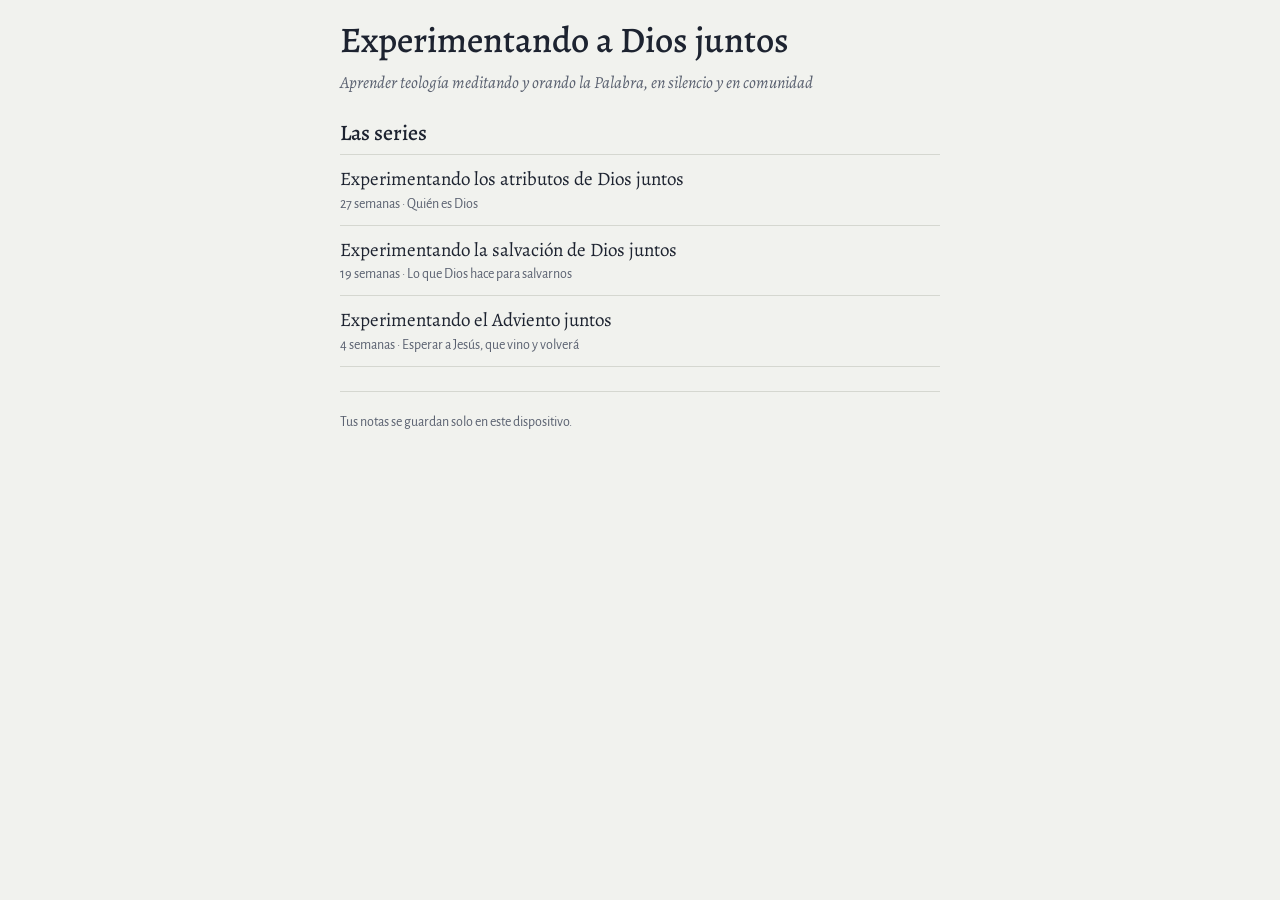
==== index.html @ 19fd91d6 "Publish Experimentando a Dios juntos The library page and three Spanish series: atributos (27 weeks)" ====
<!doctype html>
<html lang="es">
<head>
<meta charset="utf-8">
<meta name="viewport" content="width=device-width, initial-scale=1, viewport-fit=cover">
<title>Experimentando a Dios juntos</title>
<script>
/* Las direcciones de la primera versión (#dia1, #grupo, #semana-…) siguen llevando a la serie de los atributos */
(function () {
  var h = location.hash.slice(1);
  if (!h) return;
  var m = h.match(/^dia(\d)$/);
  var ruta = m ? '#semana-1/dia-' + m[1] : h === 'grupo' ? '#semana-1/grupo' : '#' + h;
  location.replace('es/atributos/' + (location.protocol === 'file:' ? 'index.html' : '') + ruta);
})();
</script>
<link rel="apple-touch-icon" href="recursos/icono-180.png">
<link rel="preconnect" href="https://fonts.googleapis.com">
<link rel="preconnect" href="https://fonts.gstatic.com" crossorigin>
<link rel="stylesheet" href="https://fonts.googleapis.com/css2?family=Alegreya:ital,wght@0,400;0,500;0,700;1,400&family=Alegreya+Sans:wght@400;500;700&display=swap">
<link rel="stylesheet" href="app/estilo.css?v=7">
</head>
<body>
<main id="app">
  <div class="contenido">
    <header class="encabezado">
      <h1>Experimentando a Dios juntos</h1>
      <p class="curso">Aprender teología meditando y orando la Palabra, en silencio y en comunidad</p>
    </header>
    <section>
      <h2>Las series</h2>
      <!-- Cada serie: su dirección, cuántas semanas tiene y su clave de notas (la misma "clave" de su serie.js).
           "pronto" se quita cuando la serie publique su primera semana. -->
      <ol class="lista" id="series">
        <li><a class="fila" href="es/atributos/" data-clave="atributos" data-semanas="27">
          <span class="ref">Experimentando los atributos de Dios juntos<small class="termino">27 semanas · Quién es Dios</small></span>
          <span class="estado"></span></a></li>
        <li><a class="fila" href="es/salvacion/" data-clave="salvacion" data-semanas="19">
          <span class="ref">Experimentando la salvación de Dios juntos<small class="termino">19 semanas · Lo que Dios hace para salvarnos</small></span>
          <span class="estado"></span></a></li>
        <li><a class="fila" href="es/adviento/" data-clave="adviento" data-semanas="4">
          <span class="ref">Experimentando el Adviento juntos<small class="termino">4 semanas · Esperar a Jesús, que vino y volverá</small></span>
          <span class="estado"></span></a></li>
      </ol>
    </section>
    <footer class="pie">
      <p>Tus notas se guardan solo en este dispositivo.</p>
    </footer>
  </div>
</main>
<script>
/* Junto a cada serie, cuántas semanas terminaste (se guardan en este dispositivo, con la clave de cada serie) */
document.querySelectorAll('#series .fila').forEach(function (a) {
  if (a.hasAttribute('data-pronto')) return;
  var clave = a.getAttribute('data-clave'), total = +a.getAttribute('data-semanas'), hechas = 0;
  try {
    for (var n = 1; n <= total; n++) {
      var dias = 0;
      for (var d = 1; d <= 5; d++) if (localStorage.getItem(clave + ':s' + n + ':d' + d + ':hecho') === 'true') dias++;
      if (dias === 5) hechas++;
    }
  } catch (e) {}
  if (hechas) a.querySelector('.estado').textContent = hechas + ' de ' + total;
});
if (location.protocol === 'file:') document.querySelectorAll('#series .fila').forEach(function (a) { a.href += 'index.html'; });
</script>
</body>
</html>
---- app/estilo.css ----
/* Experimentando a Dios juntos: el mismo diseño para todas las series e idiomas */
/* Una sola columna, como un devocionario: la Escritura en tinta, las instrucciones en rojo (rúbricas). Colores tomados del Pentecostés de El Greco. */
:root {
  --fondo: #f1f2ee;
  --superficie: #fafaf7;
  --tinta: #1d2330;
  --tenue: #5a6170;
  --linea: #d5d7d0;
  --rubrica: #96202f;
  --lapis: #234a7d;
  --sobre-lapis: #ffffff;
  --oro: #b98a1f;
  --t-cruz: #1d2330; --t-una-vez: #1b7f66; --t-cada-dia: #5e55c0; --t-para-siempre: #b98a1f;
  --m0: #ffd84d; --m0l: #c99700;
  --m1: #a9e27a; --m1l: #4e9a2a;
  --m2: #9dd0f7; --m2l: #2b7cc4;
  --m3: #f8afc9; --m3l: #cf3f78;
  --opacidad-resaltado: .7;
  --escala: 1;
  --serif: "Alegreya", Georgia, "Times New Roman", serif;
  --sans: "Alegreya Sans", system-ui, -apple-system, "Segoe UI", sans-serif;
  color-scheme: light;
}
@media (prefers-color-scheme: dark) {
  :root {
    --fondo: #11161e;
    --superficie: #1a202b;
    --tinta: #e8e6de;
    --tenue: #a0a6b2;
    --linea: #2e3643;
    --rubrica: #ee9aa4;
    --lapis: #9dbbe6;
    --sobre-lapis: #10213a;
    --oro: #d9b35a;
    --t-cruz: #e8e6de; --t-una-vez: #5cc3a3; --t-cada-dia: #a29bf0; --t-para-siempre: #d9b35a;
    --m0: #d9b02a; --m0l: #f0cc4e;
    --m1: #6fb044; --m1l: #9fdb72;
    --m2: #4b93cf; --m2l: #8cc6f2;
    --m3: #c9638c; --m3l: #f09cbd;
    --opacidad-resaltado: .4;
    color-scheme: dark;
  }
}
* { box-sizing: border-box; }
html { font-size: calc(100% * var(--escala)); -webkit-text-size-adjust: 100%; }
body { margin: 0; background: var(--fondo); color: var(--tinta); font-family: var(--sans); font-size: 1.0625rem; line-height: 1.5; }
#app { max-width: 40rem; margin: 0 auto; min-height: 100vh; overflow-x: clip; }
[hidden] { display: none !important; }
.atributo { color: var(--rubrica); font-size: .8125rem; font-weight: 700; letter-spacing: .08em; text-transform: uppercase; }
.contenido {
  padding-block: 1.25rem 2.5rem;
  padding-left: max(20px, env(safe-area-inset-left, 0px));
  padding-right: max(20px, env(safe-area-inset-right, 0px));
  display: flex; flex-direction: column; gap: 1.5rem;
}
h1, h2, p { margin: 0; }
h1 { font-family: var(--serif); font-weight: 500; font-size: 2.25rem; line-height: 1.12; text-wrap: balance; }
h2 { font-family: var(--serif); font-weight: 500; font-size: 1.375rem; line-height: 1.2; }
button, summary { font: inherit; color: inherit; }
button { cursor: pointer; background: none; border: 0; padding: 0; }
:focus-visible { outline: 2px solid var(--lapis); outline-offset: 2px; }
.tenue { color: var(--tenue); }
.pequeno { font-size: .9375rem; }
.rubrica { color: var(--rubrica); }

.portada { margin: 0; aspect-ratio: 3 / 2; max-height: 46vh; width: 100%; overflow: hidden; background: #3a3f46; }
.portada img { display: block; width: 100%; height: 100%; object-fit: cover; object-position: 50% 0; }
.curso { font-family: var(--serif); font-style: italic; color: var(--tenue); }
.camino { display: grid; grid-template-columns: repeat(27, 1fr); gap: 2px; margin-top: .375rem; }
.camino span { height: 4px; background: var(--linea); }
.camino span.actual { background: var(--rubrica); }
.camino span.hecha { background: var(--oro); }
/* Series con tramos: cada tramo lleva el color de La línea de tiempo del evangelio */
.tramo-cruz { --tc: var(--t-cruz); } .tramo-una-vez { --tc: var(--t-una-vez); }
.tramo-cada-dia { --tc: var(--t-cada-dia); } .tramo-para-siempre { --tc: var(--t-para-siempre); }
.camino span[class*="tramo-"] { background: color-mix(in srgb, var(--tc) 45%, var(--linea)); }
.camino span.hecha[class*="tramo-"] { background: var(--tc); }
.camino span.actual[class*="tramo-"] { background: var(--rubrica); }
.tramo { border-left: 3px solid var(--tc); padding: .125rem 0 .125rem .75rem; margin-top: 1.5rem; }
.tramo h3 { margin: 0; font-family: var(--serif); font-weight: 500; font-size: 1.1875rem; line-height: 1.2; }
.tramo p { color: var(--tenue); font-size: .9375rem; }
.fila .termino { display: block; font-family: var(--sans); font-size: .875rem; color: var(--tenue); }
.encabezado .termino { color: var(--tenue); font-size: 1rem; margin-top: .375rem; }
a.coleccion, a.fila { color: inherit; text-decoration: none; }
a.coleccion { color: var(--rubrica); }
a.coleccion:hover { text-decoration: underline; }
.encabezado { display: flex; flex-direction: column; gap: .625rem; }
.definicion { font-family: var(--serif); font-size: 1.1875rem; line-height: 1.5; max-width: 65ch; }
.definicion p + p { margin-top: .75em; }

.lista { list-style: none; margin: .5rem 0 0; padding: 0; border-top: 1px solid var(--linea); }
.lista li { border-bottom: 1px solid var(--linea); }
.fila { width: 100%; min-height: 3.5rem; padding: .625rem 0; display: flex; align-items: center; gap: .875rem; text-align: left; }
.fila .dia { flex: 0 0 3rem; color: var(--tenue); font-size: .9375rem; }
.fila .ref { flex: 1; min-width: 0; font-family: var(--serif); font-size: 1.1875rem; }
.fila .estado { flex: none; color: var(--tenue); font-size: .9375rem; display: flex; align-items: center; }
.fila.siguiente .ref { font-weight: 700; }
.fila.siguiente .estado { color: var(--lapis); font-weight: 700; }
.fila.hecho .estado { color: var(--oro); }
.fila svg { width: 1.25rem; height: 1.25rem; }

.barra { display: flex; align-items: center; justify-content: space-between; gap: .75rem; min-height: 2.75rem; }
.barra .titulo { flex: 1; min-width: 0; color: var(--tenue); font-size: .9375rem; }
.icono { min-width: 2.75rem; min-height: 2.75rem; display: inline-flex; align-items: center; justify-content: center; }
.icono svg { width: 1.375rem; height: 1.375rem; }
.icono.volver { margin-left: -.75rem; }
.icono.aa { margin-right: -.5rem; font-family: var(--serif); font-size: 1.25rem; }

.hilos { display: grid; grid-template-columns: repeat(3, 1fr); gap: 4px; margin-top: -1rem; }
.hilos span { height: 3px; background: var(--linea); }
.hilos span.lleno { background: var(--rubrica); }
/* La referencia a la izquierda y las traducciones a la derecha; en el teléfono la referencia baja a dos líneas */
.cabeza-lectura { display: grid; grid-template-columns: minmax(0, 1fr) auto; align-items: end; column-gap: .75rem; }
.cabeza-lectura h1 { font-size: clamp(1.75rem, 7.5vw, 2.25rem); overflow-wrap: break-word; }
.traducciones { display: inline-flex; border: 1px solid var(--linea); margin-bottom: .125rem; }
.traducciones button { min-width: 2.75rem; min-height: 2.75rem; font-size: .9375rem; color: var(--tenue); }
.traducciones button + button { border-left: 1px solid var(--linea); }
.traducciones button[aria-pressed="true"] { background: var(--lapis); color: var(--sobre-lapis); font-weight: 700; }

.marcador { display: flex; flex-direction: column; gap: .5rem; margin-top: -.5rem; }
.marcador.activo { position: sticky; top: 0; z-index: 3; background: var(--fondo); padding-block: .5rem; border-bottom: 1px solid var(--linea); }
.abrir-marcador { align-self: flex-start; min-height: 2.75rem; padding: 0 .875rem; display: inline-flex; align-items: center; gap: .5rem; border: 1px solid var(--linea); color: var(--lapis); font-weight: 500; }
.abrir-marcador svg { width: 1.125rem; height: 1.125rem; }
.panel { display: flex; flex-direction: column; gap: .375rem; }
.herramientas { display: grid; grid-template-columns: repeat(3, minmax(0, 1fr)); gap: 1px; background: var(--linea); border: 1px solid var(--linea); }
.herramientas button { min-height: 3rem; padding: .25rem 0; background: var(--fondo); display: flex; flex-direction: column; align-items: center; justify-content: center; gap: .125rem; color: var(--tenue); font-size: .8125rem; line-height: 1.1; }
.herramientas button[aria-pressed="true"] { background: var(--lapis); color: var(--sobre-lapis); font-weight: 700; }
.herramientas svg { width: 1.25rem; height: 1.25rem; }
.opciones { display: flex; align-items: center; gap: .5rem; }
.colores { display: inline-flex; gap: .125rem; margin-right: auto; }
.colores.apagado { visibility: hidden; }
.colores button { width: 2.75rem; height: 2.75rem; display: inline-flex; align-items: center; justify-content: center; }
.colores span { width: 1.625rem; height: 1.625rem; border-radius: 50%; background: var(--c); border: 1px solid var(--l); }
.colores button[aria-pressed="true"] span { outline: 2px solid var(--tinta); outline-offset: 2px; }
.opciones .icono:disabled { opacity: .35; cursor: default; }
.opciones .listo { min-height: 2.75rem; padding: 0 .875rem; border: 1px solid var(--linea); font-weight: 700; color: var(--lapis); }
.marcador .pista { color: var(--tenue); font-size: .875rem; line-height: 1.25; }

.escritura { position: relative; isolation: isolate; font-family: var(--serif); font-size: 1.3125rem; line-height: 1.5; max-width: 34em; }
.escritura p { position: relative; z-index: 1; padding-left: 2em; text-indent: -2em; }
/* Con una herramienta activa, el dedo sobre una palabra marca; fuera de las palabras la página se desplaza (touch-action no se aplica a elementos en línea, por eso inline-block) */
.escritura .pal { display: inline-block; text-indent: 0; line-height: normal; }
.escritura .junto { white-space: nowrap; }
.escritura.marcando { touch-action: pan-y; user-select: none; -webkit-user-select: none; -webkit-touch-callout: none; }
.escritura.marcando .pal { touch-action: none; cursor: crosshair; }
.capa-marcas { position: absolute; inset: 0; width: 100%; height: 100%; z-index: 0; overflow: visible; pointer-events: none; }
.capa-marcas .r { fill: var(--c); fill-opacity: var(--opacidad-resaltado); }
.capa-marcas .l { fill: none; stroke: var(--l); stroke-width: .1em; stroke-linecap: round; stroke-linejoin: round; }
.capa-marcas.sobre { z-index: 2; }
.capa-marcas .pie-linea { fill: none; stroke: var(--lapis); stroke-width: .06em; stroke-dasharray: .1em .14em; stroke-linecap: round; }
.llamada { font-family: var(--sans); font-size: .58em; font-weight: 700; color: var(--lapis); line-height: 0; margin-left: .06em; }
.notas-pie { list-style: none; margin: -.5rem 0 0; padding: 0; display: flex; flex-direction: column; gap: .875rem; }
.notas-pie:empty { display: none; }
.notas-pie li { display: grid; grid-template-columns: 1.25rem minmax(0, 1fr); gap: .5rem; }
.notas-pie .num { color: var(--lapis); font-weight: 700; font-size: .9375rem; line-height: 1.6; text-align: right; }
.notas-pie li > div { display: flex; flex-direction: column; gap: .25rem; min-width: 0; }
.notas-pie .frase { color: var(--tenue); font-family: var(--serif); font-style: italic; font-size: 1rem; line-height: 1.35; }
.notas-pie textarea { min-height: 2.75rem; resize: none; overflow: hidden; font-size: 1.0625rem; padding: .5rem .625rem; }
.notas-pie .texto { font-family: var(--serif); font-size: 1.0625rem; line-height: 1.4; white-space: pre-wrap; }
.c0 { --c: var(--m0); --l: var(--m0l); }
.c1 { --c: var(--m1); --l: var(--m1l); }
.c2 { --c: var(--m2); --l: var(--m2l); }
.c3 { --c: var(--m3); --l: var(--m3l); }
.escritura p.sangria { padding-left: 3em; }
.escritura p.sangria2 { padding-left: 5em; }
.escritura p.prosa { padding-left: 0; text-indent: 0; line-height: 1.55; }
.v { font-family: var(--sans); font-size: .65em; font-weight: 700; color: var(--rubrica); vertical-align: .45em; line-height: 0; margin-right: .2em; }
.prosa .v { margin-left: .1em; }

.guia { font-family: var(--serif); font-size: 1.1875rem; line-height: 1.45; color: var(--rubrica); border-top: 1px solid var(--linea); padding-top: 1.25rem; }
.silencio { background: var(--superficie); border: 1px solid var(--linea); padding: 1rem; display: flex; flex-direction: column; gap: .75rem; }
.silencio .fila-reloj { display: flex; align-items: center; justify-content: space-between; gap: .75rem; flex-wrap: wrap; }
.minutos { display: inline-flex; gap: .375rem; }
.minutos button { min-width: 3.5rem; min-height: 2.75rem; border: 1px solid var(--linea); font-size: .9375rem; color: var(--tenue); }
.minutos button[aria-pressed="true"] { border-color: var(--lapis); color: var(--lapis); font-weight: 700; }
.reloj { font-family: var(--serif); font-size: 3rem; line-height: 1; font-variant-numeric: tabular-nums; }
.progreso { height: 3px; background: var(--linea); }
.progreso span { display: block; height: 100%; width: 0; background: var(--rubrica); }

.boton { min-height: 3rem; padding: .625rem 1.25rem; font-weight: 700; display: inline-flex; align-items: center; justify-content: center; text-align: center; }
.boton.principal { background: var(--lapis); color: var(--sobre-lapis); }
.boton.secundario { border: 1px solid var(--linea); }
.navegacion {
  position: sticky; bottom: 0; z-index: 2;
  display: grid; grid-template-columns: auto 1fr; gap: .5rem;
  margin: 0 calc(-1 * max(20px, env(safe-area-inset-left, 0px))) -2.5rem;
  padding: .75rem max(20px, env(safe-area-inset-right, 0px)) calc(.75rem + env(safe-area-inset-bottom, 0px));
  background: var(--fondo); border-top: 1px solid var(--linea);
}
.navegacion.sola { grid-template-columns: 1fr; }

details > summary { cursor: pointer; min-height: 2.75rem; display: flex; align-items: center; gap: .5rem; color: var(--lapis); font-weight: 500; list-style: none; }
details > summary::-webkit-details-marker { display: none; }
details > summary::before { content: "+"; width: 1em; font-weight: 700; }
details[open] > summary::before { content: "–"; }
label { display: block; color: var(--tenue); font-size: .9375rem; margin-bottom: .25rem; }
textarea { width: 100%; min-height: 6rem; padding: .625rem .75rem; resize: vertical; background: var(--superficie); color: var(--tinta); border: 1px solid var(--linea); border-radius: 0; font-family: var(--serif); font-size: 1.125rem; line-height: 1.4; }
.nota-privada { color: var(--tenue); font-size: .875rem; margin-top: .375rem; }

.preguntas { list-style: none; margin: 0; padding: 0; display: flex; flex-direction: column; gap: 1.75rem; counter-reset: p; }
.preguntas li { counter-increment: p; display: grid; grid-template-columns: 1.75rem minmax(0, 1fr); gap: .25rem .25rem; }
.preguntas li::before { content: counter(p); font-family: var(--serif); font-size: 1.1875rem; color: var(--rubrica); line-height: 1.3; }
.preguntas .tema { color: var(--rubrica); font-size: .9375rem; font-weight: 500; grid-column: 2; }
.preguntas .pregunta { font-family: var(--serif); font-size: 1.1875rem; line-height: 1.3; grid-column: 2; grid-row: 1; }
.preguntas .campo { grid-column: 2; margin-top: .5rem; }
.preguntas textarea { min-height: 4.5rem; }
.pasaje { border-bottom: 1px solid var(--linea); }
.pasaje:first-of-type { border-top: 1px solid var(--linea); }
.pasaje summary .cuantas { margin-left: auto; color: var(--tenue); font-size: .875rem; font-weight: 400; }
.pasaje .version { display: flex; flex-direction: column; gap: .25rem; padding-bottom: 1.25rem; }
.pasaje .version .traducciones { align-self: flex-start; margin-bottom: .5rem; }
.traducciones button { position: relative; }
.traducciones button.con-marcas::after { content: ""; position: absolute; top: .3rem; right: .3rem; width: .375rem; height: .375rem; border-radius: 50%; background: var(--rubrica); }
.traducciones button[aria-pressed="true"].con-marcas::after { background: currentColor; }
.pasaje .notas-pie { margin: .75rem 0 0; }
.pasaje .escritura { font-size: 1.1875rem; }
.pasaje .notas-pasaje { border-top: 1px solid var(--linea); padding-top: 1rem; }
.pasaje .notas-pasaje h3 { margin: 0 0 .5rem; font-family: var(--serif); font-weight: 500; font-size: 1.1875rem; }

.lectura-guia { display: flex; flex-direction: column; gap: .25rem; }
.lectura-guia .duracion { color: var(--rubrica); font-size: .9375rem; }
.lectura-guia p:last-child { font-family: var(--serif); font-size: 1.1875rem; line-height: 1.45; margin-top: .25rem; }
.mis-notas { display: flex; flex-direction: column; gap: 1rem; padding-bottom: 1rem; }
.mis-notas p { white-space: pre-wrap; font-family: var(--serif); font-size: 1.125rem; }

.pie { display: flex; flex-direction: column; gap: .75rem; border-top: 1px solid var(--linea); padding-top: 1.25rem; color: var(--tenue); font-size: .875rem; }
.enlace { align-self: flex-start; min-height: 2.75rem; color: var(--tenue); text-align: left; text-decoration: underline; text-underline-offset: 2px; }
.enlace.en-linea { min-height: 0; display: inline; font-size: inherit; }
.aviso { display: flex; flex-direction: column; gap: .5rem; padding: 1rem; border: 1px solid var(--linea); border-left: 3px solid var(--rubrica); font-size: .9375rem; line-height: 1.4; }
.aviso h3 { margin: 0; font-family: var(--serif); font-weight: 500; font-size: 1.1875rem; }
.aviso .listo { align-self: flex-start; min-height: 2.75rem; padding: 0 .875rem; border: 1px solid var(--linea); font-weight: 700; color: var(--lapis); }

@media (prefers-reduced-motion: no-preference) {
  #vista { animation: aparecer .25s ease-out; }
  @keyframes aparecer { from { opacity: .4; } to { opacity: 1; } }
}

.sr { position: absolute; width: 1px; height: 1px; overflow: hidden; clip: rect(0 0 0 0); white-space: nowrap; }
.sr-label { position: absolute; width: 1px; height: 1px; overflow: hidden; clip: rect(0 0 0 0); white-space: nowrap; }

/* Página de la serie */
.continuar { flex-direction: column; align-items: flex-start; gap: .125rem; text-align: left; padding: .875rem 1.25rem; font-size: 1.125rem; }
.continuar span { font-weight: 400; font-size: .9375rem; }
.aviso-breve { border-left: 3px solid var(--rubrica); padding: .625rem .875rem; background: var(--superficie); }
.como-funciona { display: flex; flex-direction: column; gap: .5rem; }
.como-funciona .enlace { color: var(--lapis); }
.pasos { margin: .25rem 0 0; padding-left: 1.5rem; display: flex; flex-direction: column; gap: .5rem; font-family: var(--serif); font-size: 1.125rem; line-height: 1.4; }
.pasos li::marker { color: var(--rubrica); font-family: var(--sans); font-weight: 700; }
.semanas .fila .dia { flex-basis: 1.75rem; text-align: right; font-variant-numeric: tabular-nums; }
.fila.pronto { cursor: default; }
.fila.pronto .ref, .fila.pronto .dia { color: var(--tenue); opacity: .75; }
.fila.pronto .estado { font-size: .8125rem; }
.notas-serie { display: flex; flex-direction: column; gap: .75rem; border-top: 1px solid var(--linea); padding-top: 1.25rem; scroll-margin-top: 1rem; }
.notas-serie .enlaces { display: flex; flex-direction: column; }
.ayuda-inicio > :not(summary) { margin-left: 1.5rem; }
.ayuda-inicio p, .ayuda-inicio h4 { font-size: .9375rem; line-height: 1.4; margin-block: .25rem .5rem; }
.ayuda-inicio h4 { font-weight: 700; margin-top: .75rem; }
.pasos-inicio { margin: .25rem 0 .5rem; padding-left: 1.375rem; display: flex; flex-direction: column; gap: .375rem; font-size: .9375rem; line-height: 1.4; }
.pasos-inicio li::marker { color: var(--rubrica); font-weight: 700; }
.icono-en-linea { display: inline-flex; vertical-align: -.25em; width: 1.375em; height: 1.375em; align-items: center; justify-content: center; border: 1px solid var(--linea); border-radius: .25em; color: var(--lapis); margin: 0 .125em; }
.icono-en-linea svg { width: 1em; height: 1em; }
.hecho-inicio { display: flex; gap: .5rem; align-items: flex-start; font-size: .9375rem; }
.hecho-inicio svg { flex: none; width: 1.25rem; height: 1.25rem; color: var(--oro); }
.notas-serie [role="status"]:empty { display: none; }
.notas-serie [role="status"] { color: var(--tinta); font-weight: 500; }

/* Impresión: hojas carta en blanco y negro. En pantalla quedan fuera de vista, listas para medirse.
   Todo se mide en proporción al ancho de la hoja (--pulg, --pt) y no en pulgadas fijas: el teléfono imprime con el ancho
   de su pantalla y no con el del papel, y así cada hoja sigue cabiendo en una página. La hoja es un poco más chica que
   el espacio que dejan los márgenes, por si el teléfono o la impresora agregan los suyos. */
.impresion { position: absolute; left: -10000px; top: 0; width: 7.3in; container-type: inline-size; color: #111; background: #fff; font-family: "Alegreya", Georgia, serif; line-height: 1.3; --pulg: calc(100cqw / 7.3); --pt: calc(var(--pulg) / 72); }
.impresion h1, .impresion h2, .impresion h3, .impresion p { margin: 0; }
.hoja { width: 100%; height: calc(var(--pulg) * 9.2); font-size: calc(var(--pt) * 12); padding: calc(var(--pulg) * .05) calc(var(--pulg) * .1) 0; display: flex; flex-direction: column; overflow: hidden; background: #fff; break-after: page; page-break-after: always; break-inside: avoid; }
.hoja:last-child { break-after: auto; page-break-after: auto; }
.cabeza-h { display: flex; justify-content: space-between; gap: 1em; font: 700 calc(var(--pt) * 7.5) "Alegreya Sans", sans-serif; letter-spacing: .12em; text-transform: uppercase; color: #555; padding-bottom: calc(var(--pt) * 5); border-bottom: calc(var(--pt) * .5) solid #999; margin-bottom: calc(var(--pt) * 16); }
.pie-h { margin-top: auto; padding-top: calc(var(--pt) * 8); text-align: center; font: calc(var(--pt) * 8) "Alegreya Sans", sans-serif; color: #666; }
.caja { display: inline-block; width: calc(var(--pt) * 9); height: calc(var(--pt) * 9); border: calc(var(--pt) * .8) solid #333; margin-right: calc(var(--pt) * 5); vertical-align: calc(var(--pt) * -1); flex: none; }
.renglones { flex: 1 1 0; min-height: calc(var(--pulg) * .31); overflow: hidden; }
.renglones i { display: block; height: calc(var(--pulg) * .31); border-bottom: calc(var(--pt) * .6) solid #999; }
.curso-h { font: 700 calc(var(--pt) * 8.5) "Alegreya Sans", sans-serif; letter-spacing: .14em; text-transform: uppercase; color: #444; }
.semana-h { margin-top: calc(var(--pt) * 14); display: flex; flex-direction: column; gap: calc(var(--pt) * 5); font: calc(var(--pt) * 9.5) "Alegreya Sans", sans-serif; color: #444; }
.camino-h { display: grid; grid-template-columns: repeat(27, 1fr); gap: calc(var(--pt) * 2); }
.camino-h span { height: calc(var(--pt) * 3); background: #ccc; }
.camino-h span.actual { background: #111; }
.termino-h { font-size: calc(var(--pt) * 12); color: #444; margin: calc(var(--pt) * -6) 0 calc(var(--pt) * 10); }
.portada-h h1 { font-size: calc(var(--pt) * 34); font-weight: 500; line-height: 1.1; margin: calc(var(--pt) * 14) 0 calc(var(--pt) * 12); }
.definicion-h { font-size: calc(var(--pt) * 12); line-height: 1.5; display: flex; flex-direction: column; gap: calc(var(--pt) * 7); }
.dos-h { margin-top: auto; display: grid; grid-template-columns: 1fr 1fr; gap: calc(var(--pulg) * .35); padding-top: calc(var(--pt) * 16); border-top: calc(var(--pt) * .5) solid #999; }
.dos-h h2 { font: 700 calc(var(--pt) * 8) "Alegreya Sans", sans-serif; letter-spacing: .12em; text-transform: uppercase; color: #444; margin-bottom: calc(var(--pt) * 8); }
.dias-h { list-style: none; margin: 0; padding: 0; display: flex; flex-direction: column; gap: calc(var(--pt) * 7); font-size: calc(var(--pt) * 11.5); }
.dias-h li { display: flex; align-items: baseline; }
.dia-h { font: 700 calc(var(--pt) * 9) "Alegreya Sans", sans-serif; color: #444; width: 3.2em; }
.como-h { font-size: calc(var(--pt) * 10.5); line-height: 1.45; display: flex; flex-direction: column; gap: calc(var(--pt) * 5); }
.ref-h { font-size: calc(var(--pt) * 25); font-weight: 500; line-height: 1.1; margin-bottom: calc(var(--pt) * 12); }
.cuerpo-h { flex: 1; display: grid; grid-template-columns: minmax(0, 1fr) calc(var(--pulg) * 1.75); gap: calc(var(--pulg) * .3); }
.version-h + .version-h { margin-top: calc(var(--pt) * 12); }
.etiqueta-h { font: 700 calc(var(--pt) * 7.5) "Alegreya Sans", sans-serif; letter-spacing: .14em; color: #555; margin-bottom: calc(var(--pt) * 2); }
.texto-h p { font-size: calc(var(--pt) * 11.5); line-height: 1.62; padding-left: 2em; text-indent: -2em; }
.texto-h p.sangria { padding-left: 3em; }
.texto-h p.sangria2 { padding-left: 5em; }
.texto-h p.prosa { padding-left: 0; text-indent: 0; }
.vh { font: 700 .62em "Alegreya Sans", sans-serif; color: #555; vertical-align: .45em; line-height: 0; margin-right: .15em; }
.prosa .vh { margin-left: .1em; }
.margen-h { border-left: calc(var(--pt) * .5) solid #bbb; padding-left: calc(var(--pt) * 8); }
.margen-h span { font: 700 calc(var(--pt) * 7) "Alegreya Sans", sans-serif; letter-spacing: .14em; text-transform: uppercase; color: #888; }
.prep-h { font-style: italic; font-size: calc(var(--pt) * 10.5); color: #333; }
.lectura-h { flex: 1 1 0; min-height: 0; display: flex; flex-direction: column; margin-top: calc(var(--pt) * 14); }
.lectura-h h3 { display: flex; justify-content: space-between; align-items: baseline; gap: 1em; font: 700 calc(var(--pt) * 11) "Alegreya Sans", sans-serif; }
.silencio-h { font-weight: 400; font-size: calc(var(--pt) * 9); color: #333; display: inline-flex; align-items: center; }
.guia-h { font-size: calc(var(--pt) * 10); line-height: 1.4; color: #333; margin: calc(var(--pt) * 3) 0 calc(var(--pt) * 4); }
.hecho-h { margin-top: calc(var(--pt) * 10); align-self: flex-end; font: calc(var(--pt) * 9.5) "Alegreya Sans", sans-serif; display: flex; align-items: center; }
.explicacion-h { font-size: calc(var(--pt) * 11); line-height: 1.45; margin-bottom: calc(var(--pt) * 4); }
.pregunta-h { flex: 1 1 0; min-height: 0; display: flex; flex-direction: column; margin-top: calc(var(--pt) * 12); }
.pregunta-h > p:first-child { font-size: calc(var(--pt) * 12); line-height: 1.3; display: flex; gap: .5em; }
.pregunta-h .num { font-weight: 700; color: #555; width: 1em; flex: none; }
.tema-h { font: 700 calc(var(--pt) * 7.5) "Alegreya Sans", sans-serif; letter-spacing: .12em; text-transform: uppercase; color: #666; margin: calc(var(--pt) * 3) 0 calc(var(--pt) * 2) 1.5em; }
.pregunta-h .renglones { margin-left: 1.5em; }
.creditos-h { margin-top: calc(var(--pt) * 12); font: calc(var(--pt) * 7) "Alegreya Sans", sans-serif; color: #666; line-height: 1.4; }
@media print {
  @page { size: letter; margin: .5in; }
  html { font-size: 100%; }
  body { background: #fff; }
  #app { max-width: none; overflow: visible; }
  #vista { animation: none !important; }
  #vista:has(.impresion) > :not(.impresion) { display: none !important; }
  .impresion { position: static; width: 100%; max-width: 7.3in; margin: 0 auto; -webkit-print-color-adjust: exact; print-color-adjust: exact; }
}

/* Aclaraciones entre corchetes: añadidas por nosotros, no son texto de la traducción */
.aclaracion { color: var(--tenue); }
.hoja .aclaracion { color: #666; }
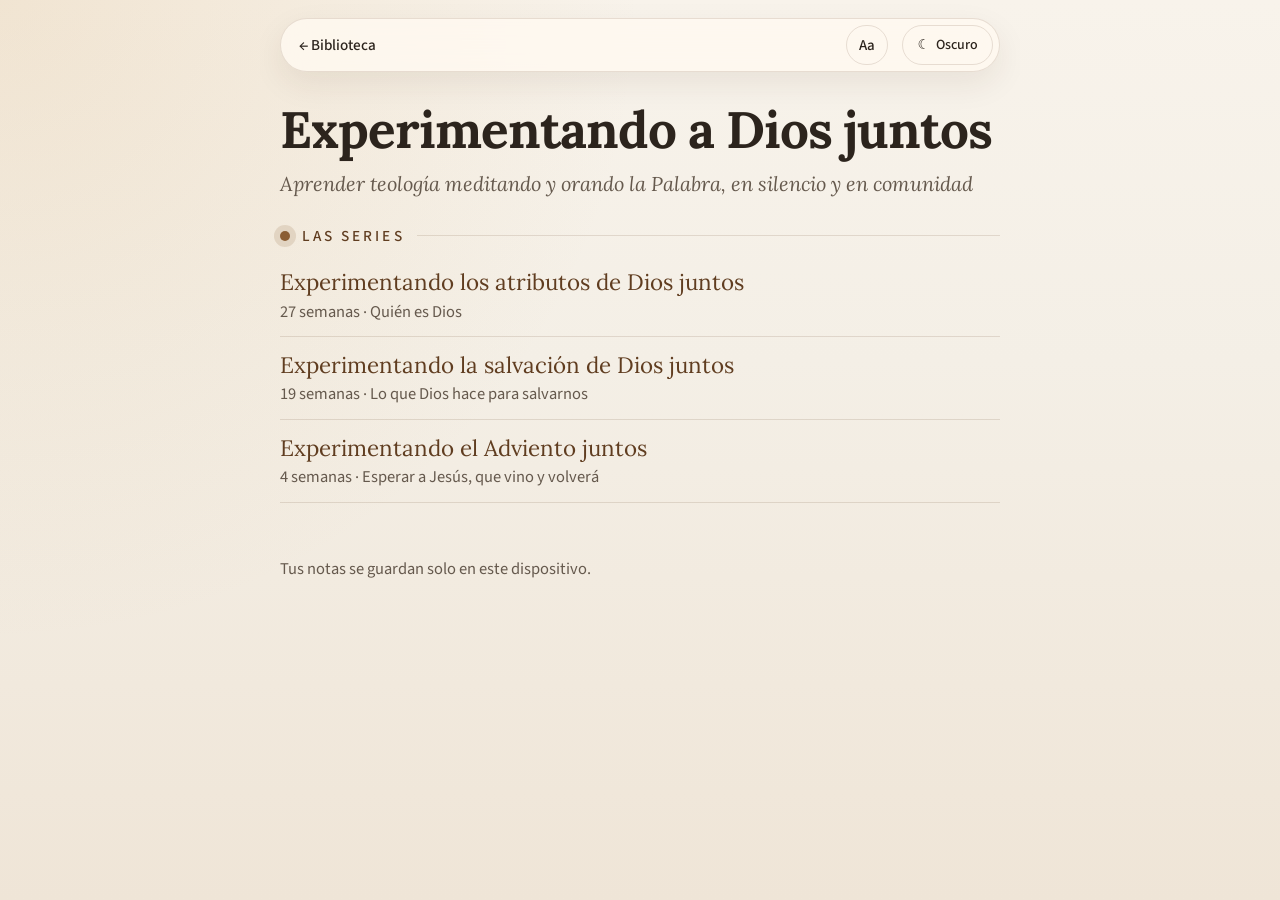
==== commit 1da29b82: "Move the study app to the shared reading look All three series (atributos, salvación, Adviento) and " ====
--- a/index.html
+++ b/index.html
@@ -1,5 +1,5 @@
 <!doctype html>
-<html lang="es">
+<html lang="es" data-series="lectio" data-layout="column">
 <head>
 <meta charset="utf-8">
 <meta name="viewport" content="width=device-width, initial-scale=1, viewport-fit=cover">
@@ -14,15 +14,24 @@
   location.replace('es/atributos/' + (location.protocol === 'file:' ? 'index.html' : '') + ruta);
 })();
 </script>
+<link rel="icon" href="recursos/favicon.svg" type="image/svg+xml">
+<link rel="icon" href="recursos/favicon.ico" sizes="32x32">
 <link rel="apple-touch-icon" href="recursos/icono-180.png">
 <link rel="preconnect" href="https://fonts.googleapis.com">
 <link rel="preconnect" href="https://fonts.gstatic.com" crossorigin>
-<link rel="stylesheet" href="https://fonts.googleapis.com/css2?family=Alegreya:ital,wght@0,400;0,500;0,700;1,400&family=Alegreya+Sans:wght@400;500;700&display=swap">
-<link rel="stylesheet" href="app/estilo.css?v=7">
+<link rel="stylesheet" href="https://fonts.googleapis.com/css2?family=Lora:ital,wght@0,400;0,500;0,700;1,400&family=Source+Sans+3:wght@400;500;600;700&display=swap">
+<link rel="stylesheet" href="app/reading.css?v=1">
+<link rel="stylesheet" href="app/app-tools.css?v=10">
+<script src="app/reading.js?v=1"></script>
 </head>
 <body>
 <main id="app">
   <div class="contenido">
+    <div class="topbar"><div class="topbar-inner">
+      <a href="../">← Biblioteca</a>
+      <button class="text-size" type="button" data-text-size>Aa</button>
+      <button class="theme-toggle" type="button" data-theme-toggle></button>
+    </div></div>
     <header class="encabezado">
       <h1>Experimentando a Dios juntos</h1>
       <p class="curso">Aprender teología meditando y orando la Palabra, en silencio y en comunidad</p>
@@ -62,6 +71,10 @@
   } catch (e) {}
   if (hechas) a.querySelector('.estado').textContent = hechas + ' de ' + total;
 });
+/* Aa (reading.js) cambia --text-scale; esta página mide su texto con --escala, como la app */
+function escala() { var r = document.documentElement; r.style.setProperty('--escala', r.style.getPropertyValue('--text-scale') || 1); }
+escala();
+document.addEventListener('click', function (e) { if (e.target.closest && e.target.closest('[data-text-size]')) setTimeout(escala); });
 if (location.protocol === 'file:') document.querySelectorAll('#series .fila').forEach(function (a) { a.href += 'index.html'; });
 </script>
 </body>
--- a/app/reading.css
+++ b/app/reading.css
@@ -0,0 +1,281 @@
+/* ==========================================================================
+   The reading look: the shared stylesheet for every reading project
+   (studies, devotional series, daily readings). Approved on screen by the
+   user on 2026-11-24; see _Shared/Design.md and _Shared/reading-example.html.
+
+   Use it unchanged. A series changes only its accent (section 1b), in its own
+   small <style> block after this file. If a page needs something this file
+   doesn't cover, ask; don't improvise new styles.
+
+   Fonts (load in each page's <head>):
+   https://fonts.googleapis.com/css2?family=Lora:ital,wght@0,400;0,500;0,700;1,400&family=Source+Sans+3:wght@400;500;700&display=swap
+   ========================================================================== */
+
+/* 1a. Shared colors: warm cream (light) and warm brown (dark) */
+:root {
+  --bg: #f4efe6; --bg-top: #f8f3eb; --bg-bottom: #efe5d7;
+  --box: #fff9f1;                         /* notes, top bar, buttons */
+  --ink: #2c241d;                         /* main text: Scripture, titles, notes */
+  --ink-strong: #1f1913;                  /* bold words */
+  --muted: #65594d;                       /* soft text: opening paragraph, references */
+  --line: rgba(96, 61, 32, .14);
+  --shadow: 0 18px 52px rgba(64, 39, 16, .10);
+  --serif: "Lora", Georgia, "Times New Roman", serif;
+  --sans: "Source Sans 3", system-ui, -apple-system, "Segoe UI", sans-serif;
+  color-scheme: light;
+}
+@media (prefers-color-scheme: dark) {
+  :root:not([data-theme="light"]) {
+    --bg: #2b2219; --bg-top: #33291e; --bg-bottom: #251d15;
+    --box: #473a2c; --ink: #e3d8c6; --ink-strong: #fffaf2; --muted: #bfae95;
+    --line: rgba(242, 207, 158, .18); --shadow: 0 18px 52px rgba(0, 0, 0, .28);
+    color-scheme: dark;
+  }
+}
+:root[data-theme="dark"] {
+  --bg: #2b2219; --bg-top: #33291e; --bg-bottom: #251d15;
+  --box: #473a2c; --ink: #e3d8c6; --ink-strong: #fffaf2; --muted: #bfae95;
+  --line: rgba(242, 207, 158, .18); --shadow: 0 18px 52px rgba(0, 0, 0, .28);
+  color-scheme: dark;
+}
+
+/* 1b. The series accent. Default: bronze (Easter week).
+   --accent-text: labels, links, button text.  --accent-mark: verse numbers, dots, the note bar.
+   A series overrides these four values (light and dark) and nothing else, e.g.
+   :root { --accent-text-light: #6e1f2c; --accent-mark-light: #9a3242; --accent-text-dark: #f2bcc4; --accent-mark-dark: #e5939f; }
+   The main button takes its color from the light shades in both modes. */
+:root {
+  --accent-text-light: #603d20; --accent-mark-light: #8b5e34;
+  --accent-text-dark: #f2cf9e; --accent-mark-dark: #e6b67a;
+  --accent-text: var(--accent-text-light); --accent-mark: var(--accent-mark-light);
+  --button: linear-gradient(135deg, var(--accent-mark-light), var(--accent-text-light)); --on-button: #fffaf4;
+}
+@media (prefers-color-scheme: dark) {
+  :root:not([data-theme="light"]) { --accent-text: var(--accent-text-dark); --accent-mark: var(--accent-mark-dark); }
+}
+:root[data-theme="dark"] { --accent-text: var(--accent-text-dark); --accent-mark: var(--accent-mark-dark); }
+
+/* 2. Page and text size: 17px on phones, 20px from 768px wide; everything else in em.
+   --text-scale is the reader's Aa choice (1, 1.15 or 1.3; set by reading.js). */
+* { box-sizing: border-box; }
+html { -webkit-text-size-adjust: 100%; scroll-behavior: smooth; }
+body {
+  margin: 0; color: var(--ink); font-family: var(--serif); font-size: calc(17px * var(--text-scale, 1)); line-height: 1.65;
+  background: radial-gradient(circle at top left, rgba(212, 170, 110, .20), transparent 34rem),
+              linear-gradient(180deg, var(--bg-top) 0%, var(--bg) 40%, var(--bg-bottom) 100%) fixed;
+  background-color: var(--bg);
+}
+@media (min-width: 768px) { body { font-size: calc(20px * var(--text-scale, 1)); } }
+a { color: var(--accent-text); }
+:focus-visible { outline: 2px solid var(--accent-mark); outline-offset: 3px; border-radius: 6px; }
+i, em { font-style: italic; }          /* italics only for short stretches */
+/* Bold stands out in both modes: darker on cream, brighter on brown (dark text is a touch softer so bold can shine) */
+b, strong { color: var(--ink-strong); }
+nav.pager a b { color: inherit; }
+
+/* 3. Reading progress line (optional; reading.js fills it) */
+.progress { position: fixed; inset: 0 0 auto 0; height: 4px; z-index: 30; background: rgba(139, 94, 52, .10); }
+.progress span { display: block; height: 100%; width: 0; background: var(--accent-mark); }
+
+/* 4. Page column */
+.shell {
+  width: min(calc(100% - 32px), 46em); margin: 0 auto; padding: 18px 0 64px;
+  padding-left: env(safe-area-inset-left, 0px); padding-right: env(safe-area-inset-right, 0px);
+}
+
+/* 4b. Two layouts, chosen per project when it starts (see Design.md section 0):
+   - "wide" (the default, the Easter week): the top bar and title use the wider frame, and on laptops
+     "In this reading" sits beside the opening paragraph; the reading column starts at the same left edge.
+   - "column" (the study app): one centered column at the reading width, so every edge lines up.
+     Set it with <html data-layout="column">. */
+:root[data-layout="column"] .shell { width: min(calc(100% - 32px), 36em); }
+@media (min-width: 860px) { :root[data-layout="column"] .hero-grid { grid-template-columns: 1fr; gap: 24px; } }
+:root[data-layout="column"] .topbar-inner { text-transform: none; letter-spacing: 0; font-size: max(15px, .76em); gap: 4px 12px; }
+:root[data-layout="column"] .topbar .part { display: none; }   /* the narrower bar has no room for it */
+
+/* 5. Top bar: series name (link home), part of the series, language link, Aa, print, Light/Dark.
+   Order inside .topbar-inner: <a>series</a> <span class="part"> <a class="lang"> [data-text-size] [data-print] [data-theme-toggle] */
+.topbar { position: sticky; top: 12px; z-index: 20; margin-bottom: 22px; }
+.topbar-inner {
+  display: flex; align-items: center; gap: 4px 14px; padding: 4px 6px 4px 22px;
+  border: 1px solid var(--line); border-radius: 999px;
+  background: color-mix(in srgb, var(--box) 82%, transparent);
+  backdrop-filter: blur(16px); -webkit-backdrop-filter: blur(16px); box-shadow: 0 12px 32px rgba(64, 39, 16, .08);
+  font-family: var(--sans); font-size: max(14px, .72em); letter-spacing: .16em; text-transform: uppercase;
+}
+.topbar a:not(.lang) { flex: 1; min-width: 0; min-height: 44px; display: block; line-height: 44px; color: var(--ink);
+            text-decoration: none; font-weight: 500; white-space: nowrap; overflow: hidden; text-overflow: ellipsis; }
+.topbar a:not(.lang):hover { color: var(--accent-text); }
+/* The partner page in the other language (Publishing.md: on every page) */
+.topbar a.lang { flex: none; min-height: 44px; display: inline-flex; align-items: center; padding: 0 4px;
+                 color: var(--accent-text); text-decoration: none; font-weight: 500; white-space: nowrap; }
+.topbar a.lang:hover { text-decoration: underline; text-underline-offset: 3px; }
+.topbar .part { color: var(--muted); white-space: nowrap; }
+.theme-toggle, .text-size, .print-button {
+  flex: none; display: inline-flex; align-items: center; justify-content: center; gap: 6px; min-height: 40px; padding: 0 14px; border: 1px solid var(--line); border-radius: 999px;
+  background: transparent; color: var(--ink); cursor: pointer;
+  font: 500 max(14px, .8em)/1 var(--sans); letter-spacing: 0; text-transform: none; white-space: nowrap;
+}
+.theme-toggle:hover, .text-size:hover, .print-button:hover { border-color: var(--accent-mark); }
+.print-button svg { width: 1.15em; height: 1.15em; flex: none; }
+.text-size { padding: 0 12px; font-size: max(15px, .86em); }
+
+/* 6. Day header: label, title, opening paragraph (soft), contents */
+.hero { padding: 24px 0 0; margin-bottom: 2.6em; }   /* space before the first scene, even when no section label opens the reading */
+.eyebrow {
+  display: flex; align-items: center; gap: 12px; margin: 0 0 16px;
+  font-family: var(--sans); font-weight: 500; font-size: max(14px, .72em); letter-spacing: .2em;
+  text-transform: uppercase; color: var(--accent-text);
+}
+.eyebrow::before { content: ""; flex: none; width: 34px; height: 1px; background: currentColor; opacity: .7; }
+h1 { margin: 0; font-weight: 700; font-size: clamp(2.45em, 7vw, 3.68em); line-height: 1.02; letter-spacing: -.03em; text-wrap: balance; }
+.hero-grid { display: grid; gap: 24px; margin-top: 20px; }
+@media (min-width: 860px) { .hero-grid { grid-template-columns: minmax(0, 1fr) 15em; gap: 36px; align-items: start; } }
+.setting { margin: 0; font-size: 1.08em; line-height: 1.6; color: var(--muted); }
+
+nav.contents { padding: 14px 0; border-top: 1px solid var(--line); border-bottom: 1px solid var(--line); font-family: var(--sans); }
+nav.contents h2 { margin: 0 0 8px; font-size: max(14px, .72em); font-weight: 500; letter-spacing: .18em; text-transform: uppercase; color: var(--accent-text); }
+nav.contents ol { list-style: none; margin: 0; padding: 0; }
+nav.contents li.lab { margin: 12px 0 2px; font-size: max(14px, .66em); font-weight: 500; letter-spacing: .14em; text-transform: uppercase; color: var(--muted); }
+nav.contents li.lab:first-child { margin-top: 4px; }
+nav.contents a { display: block; padding: 5px 0; font-size: max(16px, .86em); line-height: 1.35; color: var(--accent-text); text-decoration: none; }
+nav.contents a::before { content: "→ "; opacity: .55; }
+nav.contents a:hover { text-decoration: underline; }
+
+/* 7. Reading: section labels, scenes, Scripture */
+main { max-width: 36em; }
+.label {
+  display: flex; align-items: center; gap: 12px; margin: 3.2em 0 1.4em;
+  font-family: var(--sans); font-weight: 500; font-size: max(14px, .72em); letter-spacing: .2em;
+  text-transform: uppercase; color: var(--accent-text);
+}
+.label::before { content: ""; flex: none; width: 10px; height: 10px; border-radius: 50%; background: var(--accent-mark);
+                 box-shadow: 0 0 0 6px color-mix(in srgb, var(--accent-mark) 16%, transparent); }
+.label::after { content: ""; flex: 1; height: 1px; background: var(--line); }
+/* when a long label wraps (phones, Spanish), the dot stays with the first line */
+.label, h2.group { align-items: flex-start; }
+.label::before, h2.group::before { margin-top: .5em; }
+.label::after, h2.group::after { align-self: center; }
+section.scene { margin: 0 0 2.6em; scroll-margin-top: 90px; }
+section.scene h2 { margin: 0; font-weight: 700; font-size: 1.5em; line-height: 1.15; letter-spacing: -.02em; text-wrap: balance; }
+.ref { margin: 6px 0 18px; font-family: var(--sans); font-weight: 500; font-size: max(15px, .78em); letter-spacing: .14em; text-transform: uppercase; color: var(--muted); }
+.text p { margin: 0 0 .9em; }
+.text p:last-child { margin-bottom: 0; }
+sup.v { font-family: var(--sans); font-size: .6em; font-weight: 700; color: var(--accent-mark); vertical-align: .55em; line-height: 0; margin-right: .2em; }
+.sc { font-size: .84em; letter-spacing: .04em; }                 /* LORD in small capitals */
+.bracket, .aclaracion { color: var(--muted); }                    /* [our clarifications] */
+/* Poetry: each line a span (.l0 .l1 .l2); a wrapped line indents deeper than any level */
+.poem { margin: 0 0 .9em; }
+.poem > span { display: block; padding-left: 3.6em; text-indent: -3.6em; }
+.poem > .l1 { text-indent: -2.4em; }
+.poem > .l2 { text-indent: -1.2em; }
+
+/* 8. After a scene: "Also in" and notes (our words, kept apart from Scripture) */
+.also { margin: 18px 0 0; font-family: var(--sans); font-size: max(15px, .8em); color: var(--muted); }
+.also b, .note b { display: inline-block; margin-right: 8px; font-weight: 500; font-size: max(14px, .7em); letter-spacing: .16em; text-transform: uppercase; color: var(--accent-text); }
+.note { margin: 16px 0 0; padding: 16px 20px; border-left: 4px solid var(--accent-mark); border-radius: 0 18px 18px 0;
+        background: var(--box); font-family: var(--sans); font-size: max(15px, .84em); line-height: 1.55; }
+.note b { display: block; margin-bottom: 2px; }
+
+/* 9. Buttons and previous / next */
+.btn { display: inline-flex; align-items: center; justify-content: center; min-height: 46px; padding: 10px 22px; border-radius: 999px;
+       border: 1px solid var(--line); background: var(--box); color: var(--accent-text); text-decoration: none; cursor: pointer;
+       font: 500 max(15px, .8em)/1.2 var(--sans); }
+.btn.main { border-color: transparent; background: var(--button); color: var(--on-button); box-shadow: 0 12px 24px rgba(109, 67, 34, .2); }
+nav.pager { max-width: 36em; margin-top: 40px; padding-top: 28px; border-top: 1px solid var(--line);
+            display: flex; flex-wrap: wrap; justify-content: space-between; gap: 12px; font-family: var(--sans); }
+nav.pager a { flex: 1 1 14em; display: flex; flex-direction: column; gap: 2px; padding: 14px 22px; border-radius: 22px; text-decoration: none;
+              border: 1px solid var(--line); background: var(--box); color: var(--ink); box-shadow: 0 10px 26px rgba(64, 39, 16, .06); }
+nav.pager a.next { text-align: right; background: var(--button); color: var(--on-button); border-color: transparent; }
+nav.pager a span { font-size: max(14px, .68em); font-weight: 500; letter-spacing: .16em; text-transform: uppercase; opacity: .85; }
+nav.pager a b { font-weight: 500; font-size: 1em; }
+footer { max-width: 36em; margin-top: 26px; font-family: var(--sans); font-size: max(15px, .78em); color: var(--muted); }
+
+/* 10. Series home page: title, subtitle, introduction, list of days */
+.series-hero { padding: 24px 0 8px; }
+.subtitle { margin: 14px 0 0; font-size: 1.2em; line-height: 1.45; color: var(--muted); }
+.actions { display: flex; flex-wrap: wrap; gap: 10px; margin: 20px 0 0; }   /* e.g. the "Download the PDF" button under the subtitle */
+.intro { max-width: 36em; }
+.intro h2 { margin: 2em 0 .5em; font-weight: 700; font-size: 1.3em; line-height: 1.2; }
+.intro p { margin: 0 0 1em; }
+.intro ul { margin: 0; padding-left: 1.2em; font-family: var(--sans); font-size: max(16px, .86em); line-height: 1.55; }
+.intro li + li { margin-top: 8px; }
+h2.group { max-width: 36em; display: flex; align-items: center; gap: 12px; margin: 3em 0 .6em;
+           font-family: var(--sans); font-weight: 500; font-size: max(14px, .72em); letter-spacing: .2em; text-transform: uppercase; color: var(--accent-text); }
+h2.group::before { content: ""; flex: none; width: 10px; height: 10px; border-radius: 50%; background: var(--accent-mark);
+                   box-shadow: 0 0 0 6px color-mix(in srgb, var(--accent-mark) 16%, transparent); }
+h2.group::after { content: ""; flex: 1; height: 1px; background: var(--line); }
+ol.days { max-width: 36em; list-style: none; margin: 0; padding: 0; border-top: 1px solid var(--line); }
+ol.days li { border-bottom: 1px solid var(--line); }
+/* right under a dotted label, the label's own line already opens the list: no second line */
+h2.group + ol.days { border-top: 0; }
+ol.days a { display: block; padding: 14px 2px; text-decoration: none; color: var(--ink); }
+ol.days a span { display: block; font-family: var(--sans); font-weight: 500; font-size: max(14px, .68em); letter-spacing: .14em; text-transform: uppercase; color: var(--muted); }
+ol.days a b { display: block; margin-top: 2px; font-weight: 500; font-size: 1.15em; line-height: 1.3; color: var(--accent-text); }
+ol.days a:hover b { text-decoration: underline; }
+/* A longer list item, as on the library's home page: a short description under the title,
+   and an optional extra link below the item */
+ol.days a span.desc { display: block; margin-top: 4px; font-family: var(--serif); font-weight: 400; font-size: .92em; line-height: 1.55;
+                      letter-spacing: 0; text-transform: none; color: var(--muted); }
+ol.days .more { display: inline-block; margin: -4px 0 14px; padding: 4px 0; font-family: var(--sans); font-size: max(15px, .8em); color: var(--accent-text); }
+
+/* 11. Phones */
+@media (max-width: 600px) {
+  .shell { width: calc(100% - 24px); padding-top: 10px; }
+  .topbar { position: static; }
+  .topbar-inner { padding: 2px 4px 2px 16px; letter-spacing: .1em; }
+  .topbar .part { display: none; }
+  .topbar-inner { gap: 4px 8px; }
+  .theme-toggle .word, .print-button .word { position: absolute; width: 1px; height: 1px; overflow: hidden; clip: rect(0 0 0 0); white-space: nowrap; }
+  .theme-toggle, .print-button { padding: 0 11px; }
+  .eyebrow::before { display: none; }
+}
+@media (prefers-reduced-motion: reduce) { html { scroll-behavior: auto; } }
+
+/* 12. Print: black on white, US Letter, page numbers; fixed print sizes (in pt), taken from the
+   Easter week's earlier print pages so printouts stay as compact as before. The "In this reading" list,
+   the top bar and previous/next don't print. Put class "keep" on a short scene so it isn't split
+   across pages, and "screen-only" on anything else that shouldn't print (e.g. the PDF button).
+   One combined printout (continuous page numbers): put "new-page" on each reading's wrapper so it
+   starts a new page, and "cover" on a title page that shouldn't show a page number. */
+@media print {
+  @page { size: letter portrait; margin: .75in 1.1in .8in;
+          @bottom-center { content: counter(page); font-family: "Source Sans 3", sans-serif; font-size: 9pt; color: #444; } }
+  @page cover { @bottom-center { content: none; } }
+  .new-page { break-before: page; }
+  .cover { page: cover; break-after: page; }
+  :root, :root[data-theme="dark"], :root:not([data-theme="light"]) {
+    --ink: #000; --ink-strong: #000; --muted: #333; --line: #999; --accent-text: #000; --accent-mark: #555; --box: #fff; color-scheme: light; }
+  body { background: #fff; color: #000; font-size: 12pt; line-height: 1.48; }
+  .progress, .topbar, nav.contents, nav.pager, footer, .screen-only { display: none !important; }
+  .shell { width: auto; padding: 0; }
+  main, .intro, ol.days, h2.group { max-width: none; }
+  .hero { padding: 0; margin-bottom: 14pt; }
+  .eyebrow { font-size: 9pt; margin-bottom: 6pt; }
+  .eyebrow::before { display: none; }
+  h1 { font-size: 22pt; margin-bottom: 8pt; letter-spacing: -.01em; }
+  .hero-grid { display: block; margin-top: 0; }
+  .setting { font-size: 12pt; }
+  .label { font-size: 9pt; margin: 20pt 0 2pt; }
+  .label::before, h2.group::before { box-shadow: none; width: 6pt; height: 6pt; margin-top: .35em; }
+  section.scene { margin: 14pt 0 0; }
+  section.scene h2 { font-size: 14.5pt; }
+  .ref { font-size: 9.5pt; margin-bottom: 5pt; }
+  .text p, .poem { margin-bottom: 6pt; orphans: 3; widows: 3; }
+  .also { font-size: 9.5pt; margin-top: 6pt; }
+  .note { font-size: 9.5pt; margin-top: 6pt; padding: 5pt 8pt; border: .75pt solid #888; border-left: 2.5pt solid #555; border-radius: 0; background: none; }
+  .also b, .note b { font-size: 8pt; }
+  .note, .also, .poem { break-inside: avoid; }
+  .note, .also { break-before: avoid; }
+  section.scene.keep { break-inside: avoid; }
+  section.scene h2, .ref, .label, .hero, h2.group { break-after: avoid; }
+  .series-hero h1 { font-size: 30pt; }
+  .subtitle { font-size: 15pt; }
+  .intro h2 { font-size: 14.5pt; }
+  .intro p, .intro ul { font-size: 11.5pt; orphans: 3; widows: 3; }
+  h2.group { font-size: 9pt; margin: 22pt 0 4pt; }
+  ol.days a { padding: 3pt 0; }
+  ol.days a span { font-size: 8.5pt; }
+  ol.days a b { font-size: 11.5pt; font-weight: 400; }
+  a { color: #000; text-decoration: none; }
+}
--- a/app/app-tools.css
+++ b/app/app-tools.css
@@ -0,0 +1,481 @@
+/* Experimentando a Dios juntos: el mismo diseño para todas las series e idiomas */
+/* Una sola columna, como un devocionario: la Escritura en tinta, las instrucciones en rojo (rúbricas). Colores tomados del Pentecostés de El Greco. */
+/* The study app's tools, on the shared reading look (reading.css loads first).
+   The app's own color names point to the shared colors; the series accent comes from reading.css. */
+:root {
+  --fondo: var(--bg); --superficie: var(--box); --tinta: var(--ink); --tenue: var(--muted); --linea: var(--line);
+  --rubrica: var(--accent-text); --lapis: var(--accent-text); --sobre-lapis: var(--bg); --oro: var(--accent-mark);
+  --t-cruz: #1d2330; --t-una-vez: #1b7f66; --t-cada-dia: #5e55c0; --t-para-siempre: #b98a1f;
+  --m0: #ffd84d; --m0l: #c99700; --m1: #a9e27a; --m1l: #4e9a2a; --m2: #9dd0f7; --m2l: #2b7cc4; --m3: #f8afc9; --m3l: #cf3f78;
+  --opacidad-resaltado: .7; --escala: 1;
+}
+@media (prefers-color-scheme: dark) { :root:not([data-theme="light"]) {
+  --t-cruz: #e8e6de; --t-una-vez: #5cc3a3; --t-cada-dia: #a29bf0; --t-para-siempre: #d9b35a;
+  --m0: #d9b02a; --m0l: #f0cc4e; --m1: #6fb044; --m1l: #9fdb72; --m2: #4b93cf; --m2l: #8cc6f2; --m3: #c9638c; --m3l: #f09cbd;
+  --opacidad-resaltado: .4; } }
+:root[data-theme="dark"] {
+  --t-cruz: #e8e6de; --t-una-vez: #5cc3a3; --t-cada-dia: #a29bf0; --t-para-siempre: #d9b35a;
+  --m0: #d9b02a; --m0l: #f0cc4e; --m1: #6fb044; --m1l: #9fdb72; --m2: #4b93cf; --m2l: #8cc6f2; --m3: #c9638c; --m3l: #f09cbd;
+  --opacidad-resaltado: .4; }
+* { box-sizing: border-box; }
+html { font-size: calc(100% * var(--escala)); -webkit-text-size-adjust: 100%; }
+@media (min-width: 768px) { html { font-size: calc(117.65% * var(--escala)); } }
+body { font-family: var(--sans); font-size: 1.0625rem; line-height: 1.5; }
+#app { max-width: 40rem; margin: 0 auto; min-height: 100vh; overflow-x: clip; }
+[hidden] { display: none !important; }
+.atributo { color: var(--rubrica); font-size: .8125rem; font-weight: 700; letter-spacing: .08em; text-transform: uppercase; }
+.contenido {
+  padding-block: 1.25rem 2.5rem;
+  padding-left: max(20px, env(safe-area-inset-left, 0px));
+  padding-right: max(20px, env(safe-area-inset-right, 0px));
+  display: flex; flex-direction: column; gap: 1.5rem;
+}
+h1, h2, p { margin: 0; }
+h1 { font-family: var(--serif); font-weight: 500; font-size: 2.25rem; line-height: 1.12; text-wrap: balance; }
+h2 { font-family: var(--serif); font-weight: 500; font-size: 1.375rem; line-height: 1.2; }
+button, summary { font: inherit; color: inherit; }
+button { cursor: pointer; background: none; border: 0; padding: 0; }
+:focus-visible { outline: 2px solid var(--lapis); outline-offset: 2px; }
+.tenue { color: var(--tenue); }
+.pequeno { font-size: .9375rem; }
+.rubrica { color: var(--rubrica); }
+
+.portada { margin: 0; aspect-ratio: 3 / 2; max-height: 46vh; width: 100%; overflow: hidden; background: #3a3f46; }
+.portada img { display: block; width: 100%; height: 100%; object-fit: cover; object-position: 50% 0; }
+.curso { font-family: var(--serif); font-style: italic; color: var(--tenue); }
+.camino { display: grid; grid-template-columns: repeat(27, 1fr); gap: 2px; margin-top: .375rem; }
+.camino span { height: 4px; background: var(--linea); }
+.camino span.actual { background: var(--rubrica); }
+.camino span.hecha { background: var(--oro); }
+/* Series con tramos: cada tramo lleva el color de La línea de tiempo del evangelio */
+.tramo-cruz { --tc: var(--t-cruz); } .tramo-una-vez { --tc: var(--t-una-vez); }
+.tramo-cada-dia { --tc: var(--t-cada-dia); } .tramo-para-siempre { --tc: var(--t-para-siempre); }
+.camino span[class*="tramo-"] { background: color-mix(in srgb, var(--tc) 45%, var(--linea)); }
+.camino span.hecha[class*="tramo-"] { background: var(--tc); }
+.camino span.actual[class*="tramo-"] { background: var(--rubrica); }
+.tramo { border-left: 3px solid var(--tc); padding: .125rem 0 .125rem .75rem; margin-top: 1.5rem; }
+.tramo h3 { margin: 0; font-family: var(--serif); font-weight: 500; font-size: 1.1875rem; line-height: 1.2; }
+.tramo p { color: var(--tenue); font-size: .9375rem; }
+.fila .termino { display: block; font-family: var(--sans); font-size: .875rem; color: var(--tenue); }
+.encabezado .termino { color: var(--tenue); font-size: 1rem; margin-top: .375rem; }
+a.coleccion, a.fila { color: inherit; text-decoration: none; }
+a.coleccion { color: var(--rubrica); }
+a.coleccion:hover { text-decoration: underline; }
+.encabezado { display: flex; flex-direction: column; gap: .625rem; }
+.definicion { font-family: var(--serif); font-size: 1.1875rem; line-height: 1.5; max-width: 65ch; }
+.definicion p + p { margin-top: .75em; }
+
+.lista { list-style: none; margin: .5rem 0 0; padding: 0; border-top: 1px solid var(--linea); }
+.lista li { border-bottom: 1px solid var(--linea); }
+.fila { width: 100%; min-height: 3.5rem; padding: .625rem 0; display: flex; align-items: center; gap: .875rem; text-align: left; }
+.fila .dia { flex: 0 0 3rem; color: var(--tenue); font-size: .9375rem; }
+.fila .ref { flex: 1; min-width: 0; font-family: var(--serif); font-size: 1.1875rem; }
+.fila .estado { flex: none; color: var(--tenue); font-size: .9375rem; display: flex; align-items: center; }
+.fila.siguiente .ref { font-weight: 700; }
+.fila.siguiente .estado { color: var(--lapis); font-weight: 700; }
+.fila.hecho .estado { color: var(--oro); }
+.fila svg { width: 1.25rem; height: 1.25rem; }
+
+.barra { display: flex; align-items: center; justify-content: space-between; gap: .75rem; min-height: 2.75rem; }
+.barra .titulo { flex: 1; min-width: 0; color: var(--tenue); font-size: .9375rem; }
+.icono { min-width: 2.75rem; min-height: 2.75rem; display: inline-flex; align-items: center; justify-content: center; }
+.icono svg { width: 1.375rem; height: 1.375rem; }
+.icono.volver { margin-left: -.75rem; }
+.icono.aa { margin-right: -.5rem; font-family: var(--serif); font-size: 1.25rem; }
+
+.hilos { display: grid; grid-template-columns: repeat(3, 1fr); gap: 4px; margin-top: -1rem; }
+.hilos span { height: 3px; background: var(--linea); }
+.hilos span.lleno { background: var(--rubrica); }
+/* La referencia a la izquierda y las traducciones a la derecha; en el teléfono la referencia baja a dos líneas */
+.cabeza-lectura { display: grid; grid-template-columns: minmax(0, 1fr) auto; align-items: end; column-gap: .75rem; }
+.cabeza-lectura h1 { font-size: clamp(1.75rem, 7.5vw, 2.25rem); overflow-wrap: break-word; }
+.traducciones { display: inline-flex; border: 1px solid var(--linea); margin-bottom: .125rem; }
+.traducciones button { min-width: 2.75rem; min-height: 2.75rem; font-size: .9375rem; color: var(--tenue); }
+.traducciones button + button { border-left: 1px solid var(--linea); }
+.traducciones button[aria-pressed="true"] { background: var(--lapis); color: var(--sobre-lapis); font-weight: 700; }
+
+.marcador { display: flex; flex-direction: column; gap: .5rem; margin-top: -.5rem; }
+.marcador.activo { position: sticky; top: 0; z-index: 3; background: var(--fondo); padding-block: .5rem; border-bottom: 1px solid var(--linea); }
+.abrir-marcador { align-self: flex-start; min-height: 2.75rem; padding: 0 .875rem; display: inline-flex; align-items: center; gap: .5rem; border: 1px solid var(--linea); color: var(--lapis); font-weight: 500; }
+.abrir-marcador svg { width: 1.125rem; height: 1.125rem; }
+.panel { display: flex; flex-direction: column; gap: .375rem; }
+.herramientas { display: grid; grid-template-columns: repeat(3, minmax(0, 1fr)); gap: 1px; background: var(--linea); border: 1px solid var(--linea); }
+.herramientas button { min-height: 3rem; padding: .25rem 0; background: var(--fondo); display: flex; flex-direction: column; align-items: center; justify-content: center; gap: .125rem; color: var(--tenue); font-size: .8125rem; line-height: 1.1; }
+.herramientas button[aria-pressed="true"] { background: var(--lapis); color: var(--sobre-lapis); font-weight: 700; }
+.herramientas svg { width: 1.25rem; height: 1.25rem; }
+.opciones { display: flex; align-items: center; gap: .5rem; }
+.colores { display: inline-flex; gap: .125rem; margin-right: auto; }
+.colores.apagado { visibility: hidden; }
+.colores button { width: 2.75rem; height: 2.75rem; display: inline-flex; align-items: center; justify-content: center; }
+.colores span { width: 1.625rem; height: 1.625rem; border-radius: 50%; background: var(--c); border: 1px solid var(--l); }
+.colores button[aria-pressed="true"] span { outline: 2px solid var(--tinta); outline-offset: 2px; }
+.opciones .icono:disabled { opacity: .35; cursor: default; }
+.opciones .listo { min-height: 2.75rem; padding: 0 .875rem; border: 1px solid var(--linea); font-weight: 700; color: var(--lapis); }
+.marcador .pista { color: var(--tenue); font-size: .875rem; line-height: 1.25; }
+
+.escritura { position: relative; isolation: isolate; font-family: var(--serif); font-size: 1.3125rem; line-height: 1.5; max-width: 34em; }
+.escritura p { position: relative; z-index: 1; padding-left: 2em; text-indent: -2em; }
+/* Con una herramienta activa, el dedo sobre una palabra marca; fuera de las palabras la página se desplaza (touch-action no se aplica a elementos en línea, por eso inline-block) */
+.escritura .pal { display: inline-block; text-indent: 0; line-height: normal; }
+.escritura .junto { white-space: nowrap; }
+.escritura.marcando { touch-action: pan-y; user-select: none; -webkit-user-select: none; -webkit-touch-callout: none; }
+.escritura.marcando .pal { touch-action: none; cursor: crosshair; }
+.capa-marcas { position: absolute; inset: 0; width: 100%; height: 100%; z-index: 0; overflow: visible; pointer-events: none; }
+.capa-marcas .r { fill: var(--c); fill-opacity: var(--opacidad-resaltado); }
+.capa-marcas .l { fill: none; stroke: var(--l); stroke-width: .1em; stroke-linecap: round; stroke-linejoin: round; }
+.capa-marcas.sobre { z-index: 2; }
+.capa-marcas .pie-linea { fill: none; stroke: var(--lapis); stroke-width: .06em; stroke-dasharray: .1em .14em; stroke-linecap: round; }
+.llamada { font-family: var(--sans); font-size: .58em; font-weight: 700; color: var(--lapis); line-height: 0; margin-left: .06em; }
+.notas-pie { list-style: none; margin: -.5rem 0 0; padding: 0; display: flex; flex-direction: column; gap: .875rem; }
+.notas-pie:empty { display: none; }
+.notas-pie li { display: grid; grid-template-columns: 1.25rem minmax(0, 1fr); gap: .5rem; }
+.notas-pie .num { color: var(--lapis); font-weight: 700; font-size: .9375rem; line-height: 1.6; text-align: right; }
+.notas-pie li > div { display: flex; flex-direction: column; gap: .25rem; min-width: 0; }
+.notas-pie .frase { color: var(--tenue); font-family: var(--serif); font-style: italic; font-size: 1rem; line-height: 1.35; }
+.notas-pie textarea { min-height: 2.75rem; resize: none; overflow: hidden; font-size: 1.0625rem; padding: .5rem .625rem; }
+.notas-pie .texto { font-family: var(--serif); font-size: 1.0625rem; line-height: 1.4; white-space: pre-wrap; }
+.c0 { --c: var(--m0); --l: var(--m0l); }
+.c1 { --c: var(--m1); --l: var(--m1l); }
+.c2 { --c: var(--m2); --l: var(--m2l); }
+.c3 { --c: var(--m3); --l: var(--m3l); }
+.escritura p.sangria { padding-left: 3em; }
+.escritura p.sangria2 { padding-left: 5em; }
+.escritura p.prosa { padding-left: 0; text-indent: 0; line-height: 1.55; }
+.v { font-family: var(--sans); font-size: .65em; font-weight: 700; color: var(--rubrica); vertical-align: .45em; line-height: 0; margin-right: .2em; }
+.prosa .v { margin-left: .1em; }
+
+.guia { font-family: var(--serif); font-size: 1.1875rem; line-height: 1.45; color: var(--rubrica); border-top: 1px solid var(--linea); padding-top: 1.25rem; }
+.silencio { background: var(--superficie); border: 1px solid var(--linea); padding: 1rem; display: flex; flex-direction: column; gap: .75rem; }
+.silencio .fila-reloj { display: flex; align-items: center; justify-content: space-between; gap: .75rem; flex-wrap: wrap; }
+.minutos { display: inline-flex; gap: .375rem; }
+.minutos button { min-width: 3.5rem; min-height: 2.75rem; border: 1px solid var(--linea); font-size: .9375rem; color: var(--tenue); }
+.minutos button[aria-pressed="true"] { border-color: var(--lapis); color: var(--lapis); font-weight: 700; }
+.reloj { font-family: var(--serif); font-size: 3rem; line-height: 1; font-variant-numeric: tabular-nums; }
+.progreso { height: 3px; background: var(--linea); }
+.progreso span { display: block; height: 100%; width: 0; background: var(--rubrica); }
+
+.boton { min-height: 3rem; padding: .625rem 1.25rem; font-weight: 700; display: inline-flex; align-items: center; justify-content: center; text-align: center; }
+.boton.principal { background: var(--lapis); color: var(--sobre-lapis); }
+.boton.secundario { border: 1px solid var(--linea); }
+.navegacion {
+  position: sticky; bottom: 0; z-index: 2;
+  display: grid; grid-template-columns: auto 1fr; gap: .5rem;
+  margin: 0 calc(-1 * max(20px, env(safe-area-inset-left, 0px))) -2.5rem;
+  padding: .75rem max(20px, env(safe-area-inset-right, 0px)) calc(.75rem + env(safe-area-inset-bottom, 0px));
+  background: var(--fondo); border-top: 1px solid var(--linea);
+}
+.navegacion.sola { grid-template-columns: 1fr; }
+
+details > summary { cursor: pointer; min-height: 2.75rem; display: flex; align-items: center; gap: .5rem; color: var(--lapis); font-weight: 500; list-style: none; }
+details > summary::-webkit-details-marker { display: none; }
+details > summary::before { content: "+"; width: 1em; font-weight: 700; }
+details[open] > summary::before { content: "–"; }
+label { display: block; color: var(--tenue); font-size: .9375rem; margin-bottom: .25rem; }
+textarea { width: 100%; min-height: 6rem; padding: .625rem .75rem; resize: vertical; background: var(--superficie); color: var(--tinta); border: 1px solid var(--linea); border-radius: 0; font-family: var(--serif); font-size: 1.125rem; line-height: 1.4; }
+.nota-privada { color: var(--tenue); font-size: .875rem; margin-top: .375rem; }
+
+.preguntas { list-style: none; margin: 0; padding: 0; display: flex; flex-direction: column; gap: 1.75rem; counter-reset: p; }
+.preguntas li { counter-increment: p; display: grid; grid-template-columns: 1.75rem minmax(0, 1fr); gap: .25rem .25rem; }
+.preguntas li::before { content: counter(p); font-family: var(--serif); font-size: 1.1875rem; color: var(--rubrica); line-height: 1.3; }
+.preguntas .tema { color: var(--rubrica); font-size: .9375rem; font-weight: 500; grid-column: 2; }
+.preguntas .pregunta { font-family: var(--serif); font-size: 1.1875rem; line-height: 1.3; grid-column: 2; grid-row: 1; }
+.preguntas .campo { grid-column: 2; margin-top: .5rem; }
+.preguntas textarea { min-height: 4.5rem; }
+.pasaje { border-bottom: 1px solid var(--linea); }
+.pasaje:first-of-type { border-top: 1px solid var(--linea); }
+.pasaje summary .cuantas { margin-left: auto; color: var(--tenue); font-size: .875rem; font-weight: 400; }
+.pasaje .version { display: flex; flex-direction: column; gap: .25rem; padding-bottom: 1.25rem; }
+.pasaje .version .traducciones { align-self: flex-start; margin-bottom: .5rem; }
+.traducciones button { position: relative; }
+.traducciones button.con-marcas::after { content: ""; position: absolute; top: .3rem; right: .3rem; width: .375rem; height: .375rem; border-radius: 50%; background: var(--rubrica); }
+.traducciones button[aria-pressed="true"].con-marcas::after { background: currentColor; }
+.pasaje .notas-pie { margin: .75rem 0 0; }
+.pasaje .escritura { font-size: 1.1875rem; }
+.pasaje .notas-pasaje { border-top: 1px solid var(--linea); padding-top: 1rem; }
+.pasaje .notas-pasaje h3 { margin: 0 0 .5rem; font-family: var(--serif); font-weight: 500; font-size: 1.1875rem; }
+
+.lectura-guia { display: flex; flex-direction: column; gap: .25rem; }
+.lectura-guia .duracion { color: var(--rubrica); font-size: .9375rem; }
+.lectura-guia p:last-child { font-family: var(--serif); font-size: 1.1875rem; line-height: 1.45; margin-top: .25rem; }
+.mis-notas { display: flex; flex-direction: column; gap: 1rem; padding-bottom: 1rem; }
+.mis-notas p { white-space: pre-wrap; font-family: var(--serif); font-size: 1.125rem; }
+
+.pie { display: flex; flex-direction: column; gap: .75rem; border-top: 1px solid var(--linea); padding-top: 1.25rem; color: var(--tenue); font-size: .875rem; }
+.enlace { align-self: flex-start; min-height: 2.75rem; color: var(--tenue); text-align: left; text-decoration: underline; text-underline-offset: 2px; }
+.enlace.en-linea { min-height: 0; display: inline; font-size: inherit; }
+.aviso { display: flex; flex-direction: column; gap: .5rem; padding: 1rem; border: 1px solid var(--linea); border-left: 3px solid var(--rubrica); font-size: .9375rem; line-height: 1.4; }
+.aviso h3 { margin: 0; font-family: var(--serif); font-weight: 500; font-size: 1.1875rem; }
+.aviso .listo { align-self: flex-start; min-height: 2.75rem; padding: 0 .875rem; border: 1px solid var(--linea); font-weight: 700; color: var(--lapis); }
+
+@media (prefers-reduced-motion: no-preference) {
+  #vista { animation: aparecer .25s ease-out; }
+  @keyframes aparecer { from { opacity: .4; } to { opacity: 1; } }
+}
+
+.sr { position: absolute; width: 1px; height: 1px; overflow: hidden; clip: rect(0 0 0 0); white-space: nowrap; }
+.sr-label { position: absolute; width: 1px; height: 1px; overflow: hidden; clip: rect(0 0 0 0); white-space: nowrap; }
+
+/* Página de la serie */
+.continuar { flex-direction: column; align-items: flex-start; gap: .125rem; text-align: left; padding: .875rem 1.25rem; font-size: 1.125rem; }
+.continuar span { font-weight: 400; font-size: .9375rem; }
+.aviso-breve { border-left: 3px solid var(--rubrica); padding: .625rem .875rem; background: var(--superficie); }
+.como-funciona { display: flex; flex-direction: column; gap: .5rem; }
+.como-funciona .enlace { color: var(--lapis); }
+.pasos { margin: .25rem 0 0; padding-left: 1.5rem; display: flex; flex-direction: column; gap: .5rem; font-family: var(--serif); font-size: 1.125rem; line-height: 1.4; }
+.pasos li::marker { color: var(--rubrica); font-family: var(--sans); font-weight: 700; }
+.semanas .fila .dia { flex-basis: 1.75rem; text-align: right; font-variant-numeric: tabular-nums; }
+.fila.pronto { cursor: default; }
+.fila.pronto .ref, .fila.pronto .dia { color: var(--tenue); opacity: .75; }
+.fila.pronto .estado { font-size: .8125rem; }
+.notas-serie { display: flex; flex-direction: column; gap: .75rem; border-top: 1px solid var(--linea); padding-top: 1.25rem; scroll-margin-top: 1rem; }
+.notas-serie .enlaces { display: flex; flex-direction: column; }
+.ayuda-inicio > :not(summary) { margin-left: 1.5rem; }
+.ayuda-inicio p, .ayuda-inicio h4 { font-size: .9375rem; line-height: 1.4; margin-block: .25rem .5rem; }
+.ayuda-inicio h4 { font-weight: 700; margin-top: .75rem; }
+.pasos-inicio { margin: .25rem 0 .5rem; padding-left: 1.375rem; display: flex; flex-direction: column; gap: .375rem; font-size: .9375rem; line-height: 1.4; }
+.pasos-inicio li::marker { color: var(--rubrica); font-weight: 700; }
+.icono-en-linea { display: inline-flex; vertical-align: -.25em; width: 1.375em; height: 1.375em; align-items: center; justify-content: center; border: 1px solid var(--linea); border-radius: .25em; color: var(--lapis); margin: 0 .125em; }
+.icono-en-linea svg { width: 1em; height: 1em; }
+.hecho-inicio { display: flex; gap: .5rem; align-items: flex-start; font-size: .9375rem; }
+.hecho-inicio svg { flex: none; width: 1.25rem; height: 1.25rem; color: var(--oro); }
+.notas-serie [role="status"]:empty { display: none; }
+.notas-serie [role="status"] { color: var(--tinta); font-weight: 500; }
+
+/* Impresión: hojas carta en blanco y negro. En pantalla quedan fuera de vista, listas para medirse.
+   Todo se mide en proporción al ancho de la hoja (--pulg, --pt) y no en pulgadas fijas: el teléfono imprime con el ancho
+   de su pantalla y no con el del papel, y así cada hoja sigue cabiendo en una página. La hoja es un poco más chica que
+   el espacio que dejan los márgenes, por si el teléfono o la impresora agregan los suyos. */
+.impresion { position: absolute; left: -10000px; top: 0; width: 7.3in; container-type: inline-size; color: #111; background: #fff; font-family: "Lora", Georgia, serif; line-height: 1.3; --pulg: calc(100cqw / 7.3); --pt: calc(var(--pulg) / 72); }
+.impresion h1, .impresion h2, .impresion h3, .impresion p { margin: 0; }
+.hoja { width: 100%; height: calc(var(--pulg) * 9.2); font-size: calc(var(--pt) * 12); padding: calc(var(--pulg) * .05) calc(var(--pulg) * .1) 0; display: flex; flex-direction: column; overflow: hidden; background: #fff; break-after: page; page-break-after: always; break-inside: avoid; }
+.hoja:last-child { break-after: auto; page-break-after: auto; }
+.cabeza-h { display: flex; justify-content: space-between; gap: 1em; font: 700 calc(var(--pt) * 7.5) "Source Sans 3", sans-serif; letter-spacing: .12em; text-transform: uppercase; color: #555; padding-bottom: calc(var(--pt) * 5); border-bottom: calc(var(--pt) * .5) solid #999; margin-bottom: calc(var(--pt) * 16); }
+.pie-h { margin-top: auto; padding-top: calc(var(--pt) * 8); text-align: center; font: calc(var(--pt) * 8) "Source Sans 3", sans-serif; color: #666; }
+.caja { display: inline-block; width: calc(var(--pt) * 9); height: calc(var(--pt) * 9); border: calc(var(--pt) * .8) solid #333; margin-right: calc(var(--pt) * 5); vertical-align: calc(var(--pt) * -1); flex: none; }
+.renglones { flex: 1 1 0; min-height: calc(var(--pulg) * .31); overflow: hidden; }
+.renglones i { display: block; height: calc(var(--pulg) * .31); border-bottom: calc(var(--pt) * .6) solid #999; }
+.curso-h { font: 700 calc(var(--pt) * 8.5) "Source Sans 3", sans-serif; letter-spacing: .14em; text-transform: uppercase; color: #444; }
+.semana-h { margin-top: calc(var(--pt) * 14); display: flex; flex-direction: column; gap: calc(var(--pt) * 5); font: calc(var(--pt) * 9.5) "Source Sans 3", sans-serif; color: #444; }
+.camino-h { display: grid; grid-template-columns: repeat(27, 1fr); gap: calc(var(--pt) * 2); }
+.camino-h span { height: calc(var(--pt) * 3); background: #ccc; }
+.camino-h span.actual { background: #111; }
+.termino-h { font-size: calc(var(--pt) * 12); color: #444; margin: calc(var(--pt) * -6) 0 calc(var(--pt) * 10); }
+.portada-h h1 { font-size: calc(var(--pt) * 34); font-weight: 500; line-height: 1.1; margin: calc(var(--pt) * 14) 0 calc(var(--pt) * 12); }
+.definicion-h { font-size: calc(var(--pt) * 12); line-height: 1.5; display: flex; flex-direction: column; gap: calc(var(--pt) * 7); }
+.dos-h { margin-top: auto; display: grid; grid-template-columns: 1fr 1fr; gap: calc(var(--pulg) * .35); padding-top: calc(var(--pt) * 16); border-top: calc(var(--pt) * .5) solid #999; }
+.dos-h h2 { font: 700 calc(var(--pt) * 8) "Source Sans 3", sans-serif; letter-spacing: .12em; text-transform: uppercase; color: #444; margin-bottom: calc(var(--pt) * 8); }
+.dias-h { list-style: none; margin: 0; padding: 0; display: flex; flex-direction: column; gap: calc(var(--pt) * 7); font-size: calc(var(--pt) * 11.5); }
+.dias-h li { display: flex; align-items: baseline; }
+.dia-h { font: 700 calc(var(--pt) * 9) "Source Sans 3", sans-serif; color: #444; width: 3.2em; }
+.como-h { font-size: calc(var(--pt) * 10.5); line-height: 1.45; display: flex; flex-direction: column; gap: calc(var(--pt) * 5); }
+.ref-h { font-size: calc(var(--pt) * 25); font-weight: 500; line-height: 1.1; margin-bottom: calc(var(--pt) * 12); }
+.cuerpo-h { flex: 1; display: grid; grid-template-columns: minmax(0, 1fr) calc(var(--pulg) * 1.75); gap: calc(var(--pulg) * .3); }
+.version-h + .version-h { margin-top: calc(var(--pt) * 12); }
+.etiqueta-h { font: 700 calc(var(--pt) * 7.5) "Source Sans 3", sans-serif; letter-spacing: .14em; color: #555; margin-bottom: calc(var(--pt) * 2); }
+.texto-h p { font-size: calc(var(--pt) * 11.5); line-height: 1.62; padding-left: 2em; text-indent: -2em; }
+.texto-h p.sangria { padding-left: 3em; }
+.texto-h p.sangria2 { padding-left: 5em; }
+.texto-h p.prosa { padding-left: 0; text-indent: 0; }
+.vh { font: 700 .62em "Source Sans 3", sans-serif; color: #555; vertical-align: .45em; line-height: 0; margin-right: .15em; }
+.prosa .vh { margin-left: .1em; }
+.margen-h { border-left: calc(var(--pt) * .5) solid #bbb; padding-left: calc(var(--pt) * 8); }
+.margen-h span { font: 700 calc(var(--pt) * 7) "Source Sans 3", sans-serif; letter-spacing: .14em; text-transform: uppercase; color: #888; }
+.prep-h { font-style: italic; font-size: calc(var(--pt) * 10.5); color: #333; }
+.lectura-h { flex: 1 1 0; min-height: 0; display: flex; flex-direction: column; margin-top: calc(var(--pt) * 14); }
+.lectura-h h3 { display: flex; justify-content: space-between; align-items: baseline; gap: 1em; font: 700 calc(var(--pt) * 11) "Source Sans 3", sans-serif; }
+.silencio-h { font-weight: 400; font-size: calc(var(--pt) * 9); color: #333; display: inline-flex; align-items: center; }
+.guia-h { font-size: calc(var(--pt) * 10); line-height: 1.4; color: #333; margin: calc(var(--pt) * 3) 0 calc(var(--pt) * 4); }
+.hecho-h { margin-top: calc(var(--pt) * 10); align-self: flex-end; font: calc(var(--pt) * 9.5) "Source Sans 3", sans-serif; display: flex; align-items: center; }
+.explicacion-h { font-size: calc(var(--pt) * 11); line-height: 1.45; margin-bottom: calc(var(--pt) * 4); }
+.pregunta-h { flex: 1 1 0; min-height: 0; display: flex; flex-direction: column; margin-top: calc(var(--pt) * 12); }
+.pregunta-h > p:first-child { font-size: calc(var(--pt) * 12); line-height: 1.3; display: flex; gap: .5em; }
+.pregunta-h .num { font-weight: 700; color: #555; width: 1em; flex: none; }
+.tema-h { font: 700 calc(var(--pt) * 7.5) "Source Sans 3", sans-serif; letter-spacing: .12em; text-transform: uppercase; color: #666; margin: calc(var(--pt) * 3) 0 calc(var(--pt) * 2) 1.5em; }
+.pregunta-h .renglones { margin-left: 1.5em; }
+.creditos-h { margin-top: calc(var(--pt) * 12); font: calc(var(--pt) * 7) "Source Sans 3", sans-serif; color: #666; line-height: 1.4; }
+@media print {
+  @page { size: letter; margin: .5in; }
+  html { font-size: 100%; }
+  body { background: #fff; }
+  #app { max-width: none; overflow: visible; }
+  #vista { animation: none !important; }
+  #vista:has(.impresion) > :not(.impresion) { display: none !important; }
+  .impresion { position: static; width: 100%; max-width: 7.3in; margin: 0 auto; -webkit-print-color-adjust: exact; print-color-adjust: exact; }
+}
+
+/* Aclaraciones entre corchetes: añadidas por nosotros, no son texto de la traducción */
+.aclaracion { color: var(--tenue); }
+.hoja .aclaracion { color: #666; }
+
+
+/* ---- The reading look, for the app's own pieces (matches _Mockups/estudio-dia.html) ---- */
+h1 { font-weight: 700; letter-spacing: -.02em; }
+.encabezado h1, .cabeza-lectura h1 { font-size: clamp(2.1rem, 6vw, 2.9rem); line-height: 1.08; }
+.encabezado { gap: .5rem !important; }
+.atributo { font-weight: 500; font-size: .8125rem; letter-spacing: .18em; color: var(--accent-text); }
+.v { color: var(--accent-mark); }
+.fila .ref { margin: 0; text-transform: none; letter-spacing: 0; font-weight: 400; color: inherit; }
+/* Bible text and the week's opening at the reading look's size: 17px on phones, 20px on laptops */
+.escritura { font-size: 1.0625rem; line-height: 1.65; }
+.definicion { font-size: 1.0625rem; line-height: 1.65; }
+.pasaje .escritura { font-size: 1.0625rem; }
+
+/* week page: the "Semana 1 de 27" line as the spaced capital label; section titles as dotted labels */
+.encabezado .tenue.pequeno { font-weight: 500; font-size: .8125rem; letter-spacing: .18em; text-transform: uppercase; color: var(--accent-text); margin-bottom: .375rem; }
+.camino span { border-radius: 2px; }
+.camino span.actual { background: var(--accent-mark); }
+.contenido > section > h2 { display: flex; align-items: center; gap: 12px; margin: .5rem 0 .25rem; font-family: var(--sans); font-weight: 500;
+  font-size: .8125rem; letter-spacing: .2em; text-transform: uppercase; color: var(--accent-text); }
+.contenido > section > h2::before { content: ""; flex: none; width: 10px; height: 10px; border-radius: 50%; background: var(--accent-mark);
+  box-shadow: 0 0 0 6px color-mix(in srgb, var(--accent-mark) 16%, transparent); }
+.contenido > section > h2::after { content: ""; flex: 1; height: 1px; background: var(--line); }
+.fila .ref { color: var(--accent-text); }
+/* top bar: the shared rounded bar; the back button takes the series' place */
+.contenido > .topbar { margin: 0; }
+.topbar .atras { flex: 1; min-width: 0; min-height: 44px; display: flex; align-items: center; gap: 10px; padding: 0; border: 0; background: none;
+  color: var(--ink); font: 400 max(15px, 1.05em)/1 var(--sans); letter-spacing: 0; text-transform: none; cursor: pointer; text-align: left; }
+.topbar .atras span { overflow: hidden; text-overflow: ellipsis; white-space: nowrap; }
+.topbar .atras { gap: 8px; }
+.topbar .atras .flecha { flex: none; font-weight: 400; font-size: 1.2em; color: var(--accent-text); }
+/* same position as the standard: bar 18px from the top, text 18px in from the bar's edge */
+.contenido { padding-top: 18px; }
+.contenido > .topbar .topbar-inner { padding-left: 18px; }
+.contenido > .topbar { margin-bottom: 2px; }
+/* reading step: step name, then translations with "Marcar el pasaje" on the same row, then the translation's name */
+.paso-nombre { margin-top: -.25rem; }
+.fila-lectura { display: flex; flex-wrap: wrap; align-items: center; gap: 10px; margin-top: -.5rem; }
+.fila-lectura .marcador { margin: 0 0 0 auto; }
+.fila-lectura .marcador.activo, .fila-lectura .marcador:has(.panel:not([hidden])) { flex-basis: 100%; margin-left: 0; }
+.abrir-marcador { color: var(--accent-text); font-weight: 600; padding: 0 1.25rem; min-height: 2.875rem; }
+.abrir-marcador svg { display: none; }
+.traducciones { margin: 0; }
+.traducciones button { font-weight: 600; font-size: .875rem; letter-spacing: .08em; color: var(--ink); min-width: 3.25rem; }
+@media (max-width: 600px) { .traducciones button { min-width: 2.75rem; letter-spacing: .04em; } .abrir-marcador { padding: 0 .9rem; } .fila-lectura { gap: 6px; } }
+.trans-nombre { margin-top: -.75rem; font-family: var(--sans); font-size: .9375rem; color: var(--muted); }
+.guia b { display: block; margin-bottom: .25rem; font-weight: 600; font-size: .8125rem; letter-spacing: .14em; text-transform: uppercase; color: var(--accent-text); }
+
+/* progress: four steps (preparation + three readings) */
+.hilos { grid-template-columns: repeat(4, 1fr); gap: 8px; margin-top: 0; }
+.hilos span { height: 4px; border-radius: 4px; }
+.hilos span.lleno { background: var(--accent-mark); }
+
+/* the preparation line is a quiet invitation; the note under it is small */
+.encabezado + .hilos + .guia { font-family: var(--serif); color: var(--ink); background: none; border: 0; padding: 0; font-size: 1.2rem !important; line-height: 1.45; }
+.encabezado + .hilos + .guia + .tenue { font-size: .9375rem; }
+/* reading guides: our words, in the tinted box with the accent bar */
+.guia { font-family: var(--sans); color: var(--ink); font-size: 1.0625rem; line-height: 1.55; border-top: 0; padding: 1rem 1.25rem;
+        background: var(--box); border-left: 4px solid var(--accent-mark); border-radius: 0 18px 18px 0; }
+.lectura-guia .duracion { color: var(--accent-text); font-weight: 600; letter-spacing: .06em; }
+
+/* rounded controls, as in the reading look */
+.boton, .abrir-marcador, .opciones .listo, .aviso .listo, .minutos button { border-radius: 999px; }
+.boton.principal { background: var(--button); color: var(--on-button); box-shadow: 0 12px 24px rgba(109, 67, 34, .2); }
+.boton.secundario, .abrir-marcador, .opciones .listo, .minutos button { background: var(--box); }
+.traducciones { border-radius: 999px; padding: 3px; gap: 2px; background: var(--box); }
+.traducciones button { border-radius: 999px; }
+.traducciones button + button { border-left: 0; }
+.traducciones button[aria-pressed="true"] { background: var(--accent-text); color: var(--bg); }
+.herramientas { border-radius: 16px; overflow: hidden; }
+.herramientas button { background: var(--bg); }
+.herramientas button[aria-pressed="true"] { background: var(--accent-text); color: var(--bg); }
+.silencio, .aviso, .aviso-breve { border-radius: 18px; }
+textarea { border-radius: 14px; }
+.marcador.activo { background: var(--bg); top: 4.25rem; }
+/* buttons at the end of the page, on a thin line (no floating band) */
+.navegacion { position: static; margin: .5rem 0 0; padding: 1.5rem 0 0; background: none; border-top: 1px solid var(--line); }
+
+/* Option 1: one centered column at the reading width; every edge lines up */
+#app { max-width: calc(36em + 40px); }
+.escritura { max-width: none; }
+
+/* Sizes matched to the approved standard (_Mockups/estudio-dia.html), measured element by element.
+   Sizes follow the body text (17px phones, 20px laptops) like reading.css, not the app's rem. */
+.atributo, .paso-nombre { font-size: max(14px, .7em); font-weight: 600; letter-spacing: .18em; }
+.encabezado h1, .cabeza-lectura h1 { font-size: clamp(calc(33.6px * var(--text-scale, 1)), 6vw, calc(51.2px * var(--text-scale, 1))); line-height: 1.08; }
+.encabezado + .hilos + .guia { font-size: 1.15em !important; line-height: 1.55; }
+.encabezado + .hilos + .guia + .tenue { font-size: max(15px, .8em); }
+.boton { font: 600 max(15px, .8em)/1.2 var(--sans); min-height: 46px; padding: 10px 20px; }
+.traducciones { padding: 4px; }
+.traducciones button { font-size: max(14px, .72em); font-weight: 600; letter-spacing: .08em; min-height: 38px; min-width: 0; padding: 0 14px; }
+.abrir-marcador { font-size: max(15px, .8em); min-height: 46px; padding: 10px 20px; }
+.trans-nombre { font-size: max(15px, .76em); }
+.guia { font-size: max(16px, .86em); line-height: 1.55; }
+.guia b { font-size: max(14px, .78em); }
+.traducciones button[aria-pressed="true"] { font-weight: 600; }
+.atributo, .paso-nombre, .encabezado + .hilos + .guia + .tenue, .trans-nombre { line-height: 1.65; }
+/* Vertical spacing matched to the standard, measured between each pair of elements (laptop) */
+.contenido { gap: 18px; }
+.encabezado { gap: 12px !important; margin: 0; }
+.hilos { margin-top: 5px; }
+.paso-nombre { margin-top: 0; }
+.fila-lectura { margin-top: -2px; }
+.trans-nombre { margin-top: -8px; }
+.escritura + .notas-pie, .notas-pie:empty { margin: 0; }
+.guia { margin-top: 8px; padding: 16px 20px; }
+.encabezado + .hilos + .guia { padding: 0; }
+.encabezado + .hilos + .guia { margin-top: 0; }
+/* week page: the week's destination, featured after the list of days; a quiet footer */
+.destino { margin-top: 14px; padding: 22px 24px 24px; background: var(--box); border-left: 4px solid var(--accent-mark); border-radius: 0 22px 22px 0;
+  display: flex; flex-direction: column; align-items: flex-start; gap: 10px; }
+.destino .destino-etiqueta { margin: 0; font: 600 max(14px, .7em)/1.4 var(--sans); letter-spacing: .18em; text-transform: uppercase; color: var(--accent-text); }
+.contenido > section.destino > h2.destino-titulo { display: block; margin: 0; font: 700 1.6em/1.15 var(--serif); letter-spacing: -.02em; text-transform: none; color: var(--ink); }
+.contenido > section.destino > h2.destino-titulo::before, .contenido > section.destino > h2.destino-titulo::after { content: none; }
+.destino .destino-texto { margin: 0 0 6px; font-family: var(--serif); font-size: 1em; line-height: 1.55; color: var(--muted); }
+.pie { border-top: 0; padding-top: 10px; gap: .5rem; max-width: none; }
+.pie .enlace { min-height: 0; padding: 4px 0; color: var(--accent-text); }
+/* the guide page's opening line is the same quiet invitation as on the day page: Lora, no box */
+.contenido > h1 + .guia { font-family: var(--serif); color: var(--ink); background: none; border: 0; border-radius: 0; padding: 0 !important; margin-top: 0; font-size: 1.15em; line-height: 1.55; }
+/* right under a dotted section label, the lists start without a second line */
+.contenido > section > h2 + .lista, .contenido > section > h2 + div > .pasaje:first-of-type { border-top: 0; }
+.contenido > .topbar { margin-bottom: 12px !important; }
+.navegacion { margin-top: 22px; padding-top: 24px; }
+/* silence and note side by side, like the standard's two buttons */
+.acciones { display: flex; flex-wrap: wrap; align-items: flex-start; gap: 10px; }
+.acciones .silencio { background: none; border: 0; padding: 0; gap: 10px; }
+.acciones .silencio:has(.reloj) { flex-basis: 100%; background: var(--box); border: 1px solid var(--line); padding: 1rem; }
+.acciones .silencio .fila-reloj { gap: 10px; }
+.acciones .silencio .boton.secundario { flex: none !important; }
+.acciones details > summary { min-height: 46px; padding: 10px 20px; border: 1px solid var(--line); border-radius: 999px; background: var(--box);
+  font: 600 max(15px, .8em)/1.2 var(--sans); color: var(--accent-text); }
+.acciones details > summary::before { content: none; }
+.acciones details[open] { flex-basis: 100%; }
+
+/* series home: the top bar on its own above the cover (or the title), then the page */
+.contenido.barra-serie { padding-bottom: 0; }
+.contenido.barra-serie + .contenido { padding-top: 0; }
+.contenido.barra-serie + .portada { margin-top: 0; }
+
+/* The top bar exactly as in the approved mockup (decided 2026-11-24): the column layout makes the bar's text a bit
+   larger (.76em instead of .72em); the back link and the spacing keep the mockup's sizes */
+.topbar .atras { font-size: max(15px, .9947em); }
+:root[data-layout="column"] .contenido > .topbar .topbar-inner { gap: 4px 14px; }
+@media (max-width: 600px) { :root[data-layout="column"] .contenido > .topbar .topbar-inner { gap: 4px 8px; } }
+
+/* Footnote notes under the Bible text (the marked phrase and the reader's note) at the reading look's note size,
+   15px on phones and 17px on laptops, so they read as footnotes, smaller than the text (decided 2026-11-24) */
+.notas-pie .frase, .notas-pie .texto, .notas-pie textarea { font-size: max(15px, .903rem); }
+
+/* Four marking tools in one row: Resaltar, Línea, Nota, Borrar (decided 2026-11-24) */
+.herramientas { grid-template-columns: repeat(4, minmax(0, 1fr)); }
+
+/* Boxes for writing grow with the text (app.js), so they need no scroll bar or drag handle (decided 2026-11-24) */
+textarea { resize: none; overflow: hidden; }
+
+/* End of a day: the button goes on to the next day; a quiet link back to the week under it (decided 2026-11-24) */
+.navegacion .enlace { justify-self: center; color: var(--accent-text); }
+
+/* "Tus notas" on the series home page (decided 2026-11-24): the explanation, one button, restore as a short line,
+   the Home Screen help (phones only), and "Borrar todo" last, small and quiet. No extra line above the section. */
+.notas-serie { border-top: 0; padding-top: 0; gap: 14px; }
+.notas-serie .notas-explica { margin: 0; font-family: var(--serif); font-size: 1em; line-height: 1.6; color: var(--ink); }
+.notas-serie .notas-acciones { display: flex; flex-direction: column; align-items: flex-start; gap: 10px; }
+.notas-serie .notas-acciones .boton { color: var(--accent-text); border: 1px solid var(--line); }
+.notas-serie .restaurar { margin: 0; font-size: max(15px, .8em); color: var(--muted); }
+.notas-serie .restaurar .enlace { color: var(--accent-text); }
+.notas-serie .borrar-todo { align-self: flex-start; margin-top: 6px; font-size: max(15px, .76em); color: var(--muted); }
+/* the line under "Guardar una copia": what the file is, read before saving (the browser's save window hides anything shown after) */
+.notas-serie .copia-explica { margin: -2px 0 4px; font-size: max(15px, .8em); line-height: 1.5; color: var(--muted); }
+
+/* "En pantalla o en papel" on the series home page (decided 2026-11-24) */
+.dos-formas { display: flex; flex-direction: column; gap: 12px; }
+.dos-formas p { margin: 0; font-family: var(--serif); font-size: 1em; line-height: 1.6; color: var(--ink); }
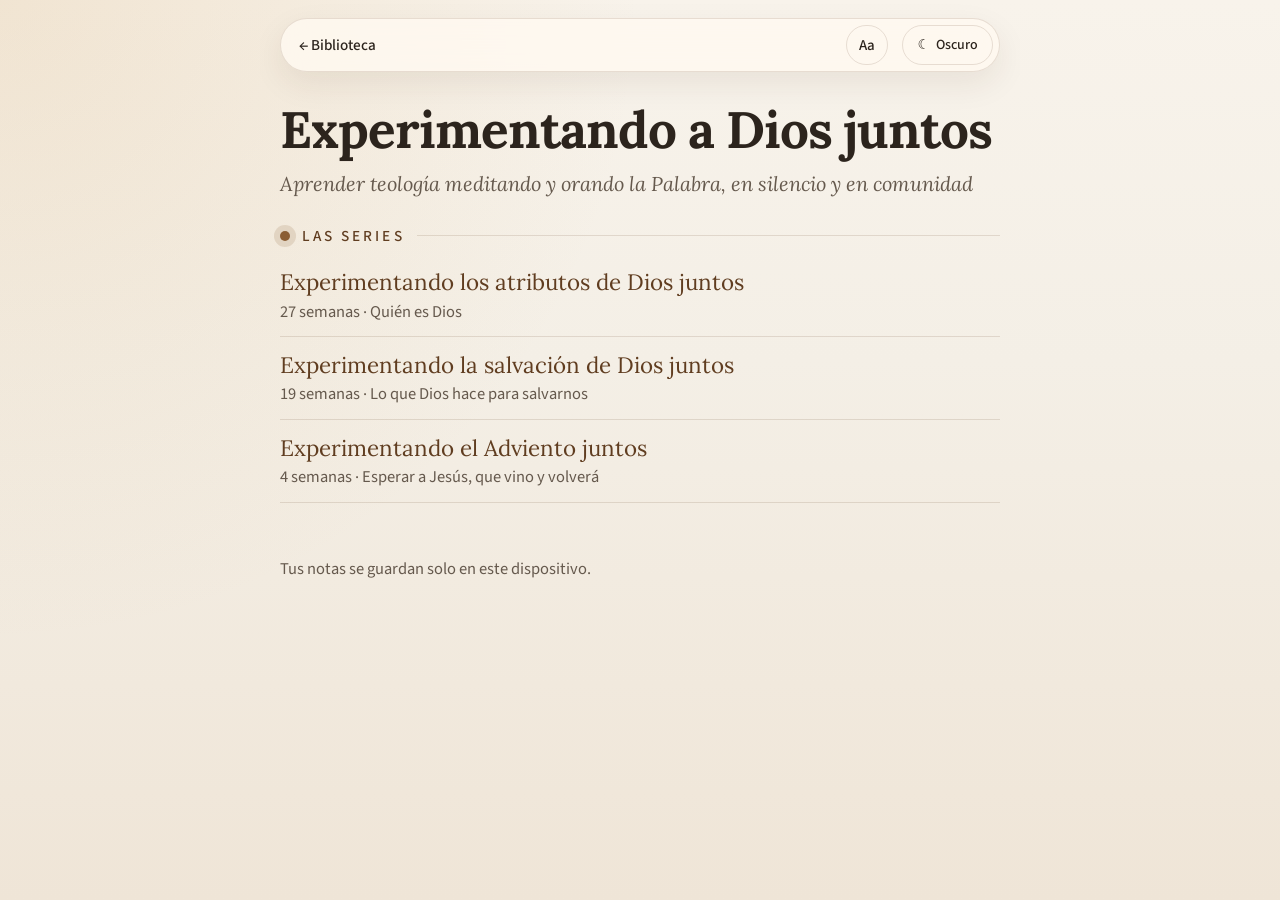
==== commit e7c80955: "Use the cross as the app's icon everywhere The Home Screen and link-preview icons (180, 192, 512) we" ====
--- a/index.html
+++ b/index.html
@@ -16,13 +16,13 @@
 </script>
 <link rel="icon" href="recursos/favicon.svg" type="image/svg+xml">
 <link rel="icon" href="recursos/favicon.ico" sizes="32x32">
-<link rel="apple-touch-icon" href="recursos/icono-180.png">
+<link rel="apple-touch-icon" href="recursos/icono-180.png?v=2">
 <link rel="preconnect" href="https://fonts.googleapis.com">
 <link rel="preconnect" href="https://fonts.gstatic.com" crossorigin>
 <link rel="stylesheet" href="https://fonts.googleapis.com/css2?family=Lora:ital,wght@0,400;0,500;0,700;1,400&family=Source+Sans+3:wght@400;500;600;700&display=swap">
 <link rel="stylesheet" href="app/reading.css?v=1">
-<link rel="stylesheet" href="app/app-tools.css?v=10">
-<script src="app/reading.js?v=1"></script>
+<link rel="stylesheet" href="app/app-tools.css?v=12">
+<script src="app/reading.js?v=2"></script>
 </head>
 <body>
 <main id="app">
@@ -71,10 +71,6 @@
   } catch (e) {}
   if (hechas) a.querySelector('.estado').textContent = hechas + ' de ' + total;
 });
-/* Aa (reading.js) cambia --text-scale; esta página mide su texto con --escala, como la app */
-function escala() { var r = document.documentElement; r.style.setProperty('--escala', r.style.getPropertyValue('--text-scale') || 1); }
-escala();
-document.addEventListener('click', function (e) { if (e.target.closest && e.target.closest('[data-text-size]')) setTimeout(escala); });
 if (location.protocol === 'file:') document.querySelectorAll('#series .fila').forEach(function (a) { a.href += 'index.html'; });
 </script>
 </body>
--- a/app/app-tools.css
+++ b/app/app-tools.css
@@ -7,7 +7,7 @@
   --rubrica: var(--accent-text); --lapis: var(--accent-text); --sobre-lapis: var(--bg); --oro: var(--accent-mark);
   --t-cruz: #1d2330; --t-una-vez: #1b7f66; --t-cada-dia: #5e55c0; --t-para-siempre: #b98a1f;
   --m0: #ffd84d; --m0l: #c99700; --m1: #a9e27a; --m1l: #4e9a2a; --m2: #9dd0f7; --m2l: #2b7cc4; --m3: #f8afc9; --m3l: #cf3f78;
-  --opacidad-resaltado: .7; --escala: 1;
+  --opacidad-resaltado: .7;
 }
 @media (prefers-color-scheme: dark) { :root:not([data-theme="light"]) {
   --t-cruz: #e8e6de; --t-una-vez: #5cc3a3; --t-cada-dia: #a29bf0; --t-para-siempre: #d9b35a;
@@ -18,8 +18,9 @@
   --m0: #d9b02a; --m0l: #f0cc4e; --m1: #6fb044; --m1l: #9fdb72; --m2: #4b93cf; --m2l: #8cc6f2; --m3: #c9638c; --m3l: #f09cbd;
   --opacidad-resaltado: .4; }
 * { box-sizing: border-box; }
-html { font-size: calc(100% * var(--escala)); -webkit-text-size-adjust: 100%; }
-@media (min-width: 768px) { html { font-size: calc(117.65% * var(--escala)); } }
+/* the reader's Aa (reading.js, the same for the whole library) sizes everything: --text-scale */
+html { font-size: calc(100% * var(--text-scale, 1)); -webkit-text-size-adjust: 100%; }
+@media (min-width: 768px) { html { font-size: calc(117.65% * var(--text-scale, 1)); } }
 body { font-family: var(--sans); font-size: 1.0625rem; line-height: 1.5; }
 #app { max-width: 40rem; margin: 0 auto; min-height: 100vh; overflow-x: clip; }
 [hidden] { display: none !important; }
@@ -476,6 +477,14 @@
 /* the line under "Guardar una copia": what the file is, read before saving (the browser's save window hides anything shown after) */
 .notas-serie .copia-explica { margin: -2px 0 4px; font-size: max(15px, .8em); line-height: 1.5; color: var(--muted); }
 
-/* "En pantalla o en papel" on the series home page (decided 2026-11-24) */
-.dos-formas { display: flex; flex-direction: column; gap: 12px; }
-.dos-formas p { margin: 0; font-family: var(--serif); font-size: 1em; line-height: 1.6; color: var(--ink); }
+/* The Home Screen card (decided 2026-11-25): title, one line, two buttons; the steps open with «Cómo hacerlo» */
+.aviso { gap: 10px; padding: 18px 20px; background: var(--box); border: 1px solid var(--line); border-left: 4px solid var(--accent-mark); border-radius: 0 18px 18px 0; }
+.aviso h3 { font-family: var(--serif); font-weight: 700; font-size: 1.05em; line-height: 1.35; color: var(--ink); }
+.aviso > p { margin: 0; font-size: max(15px, .85em); color: var(--muted); }
+.aviso-botones { display: flex; flex-wrap: wrap; gap: 10px; margin-top: 4px; }
+.aviso-botones .listo { min-height: 44px; padding: 0 18px; background: var(--bg); color: var(--accent-text); font-weight: 600; }
+.aviso-pasos .pasos-inicio, .aviso-pasos p { font-size: max(15px, .85em); }
+/* "Cómo funciona" folded into one line once the reader has finished a day (decided 2026-11-25) */
+.como-funciona.plegado > summary { font-weight: 600; color: var(--accent-text); }
+.como-funciona.plegado > :not(summary) { margin-left: 1.5rem; }
+.como-funciona.plegado .pasos { margin-block: .25rem .75rem; }
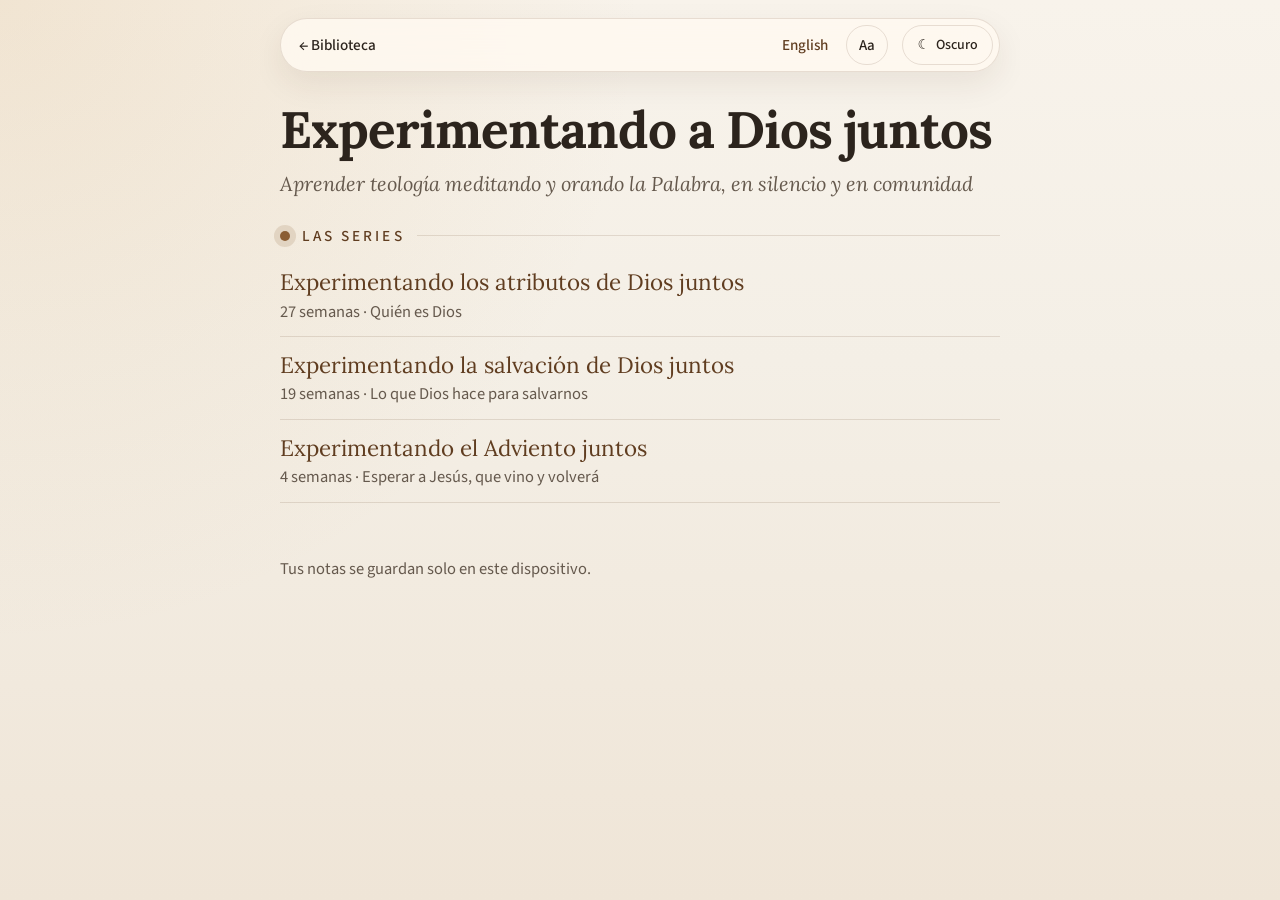
==== commit 781dbe3f: "Add the English version: Experiencing God's Attributes Together All 27 weeks in the NIV, NLT and The" ====
--- a/index.html
+++ b/index.html
@@ -29,6 +29,7 @@
   <div class="contenido">
     <div class="topbar"><div class="topbar-inner">
       <a href="../">← Biblioteca</a>
+      <a class="lang" href="en/" lang="en" hreflang="en">English</a>
       <button class="text-size" type="button" data-text-size>Aa</button>
       <button class="theme-toggle" type="button" data-theme-toggle></button>
     </div></div>
